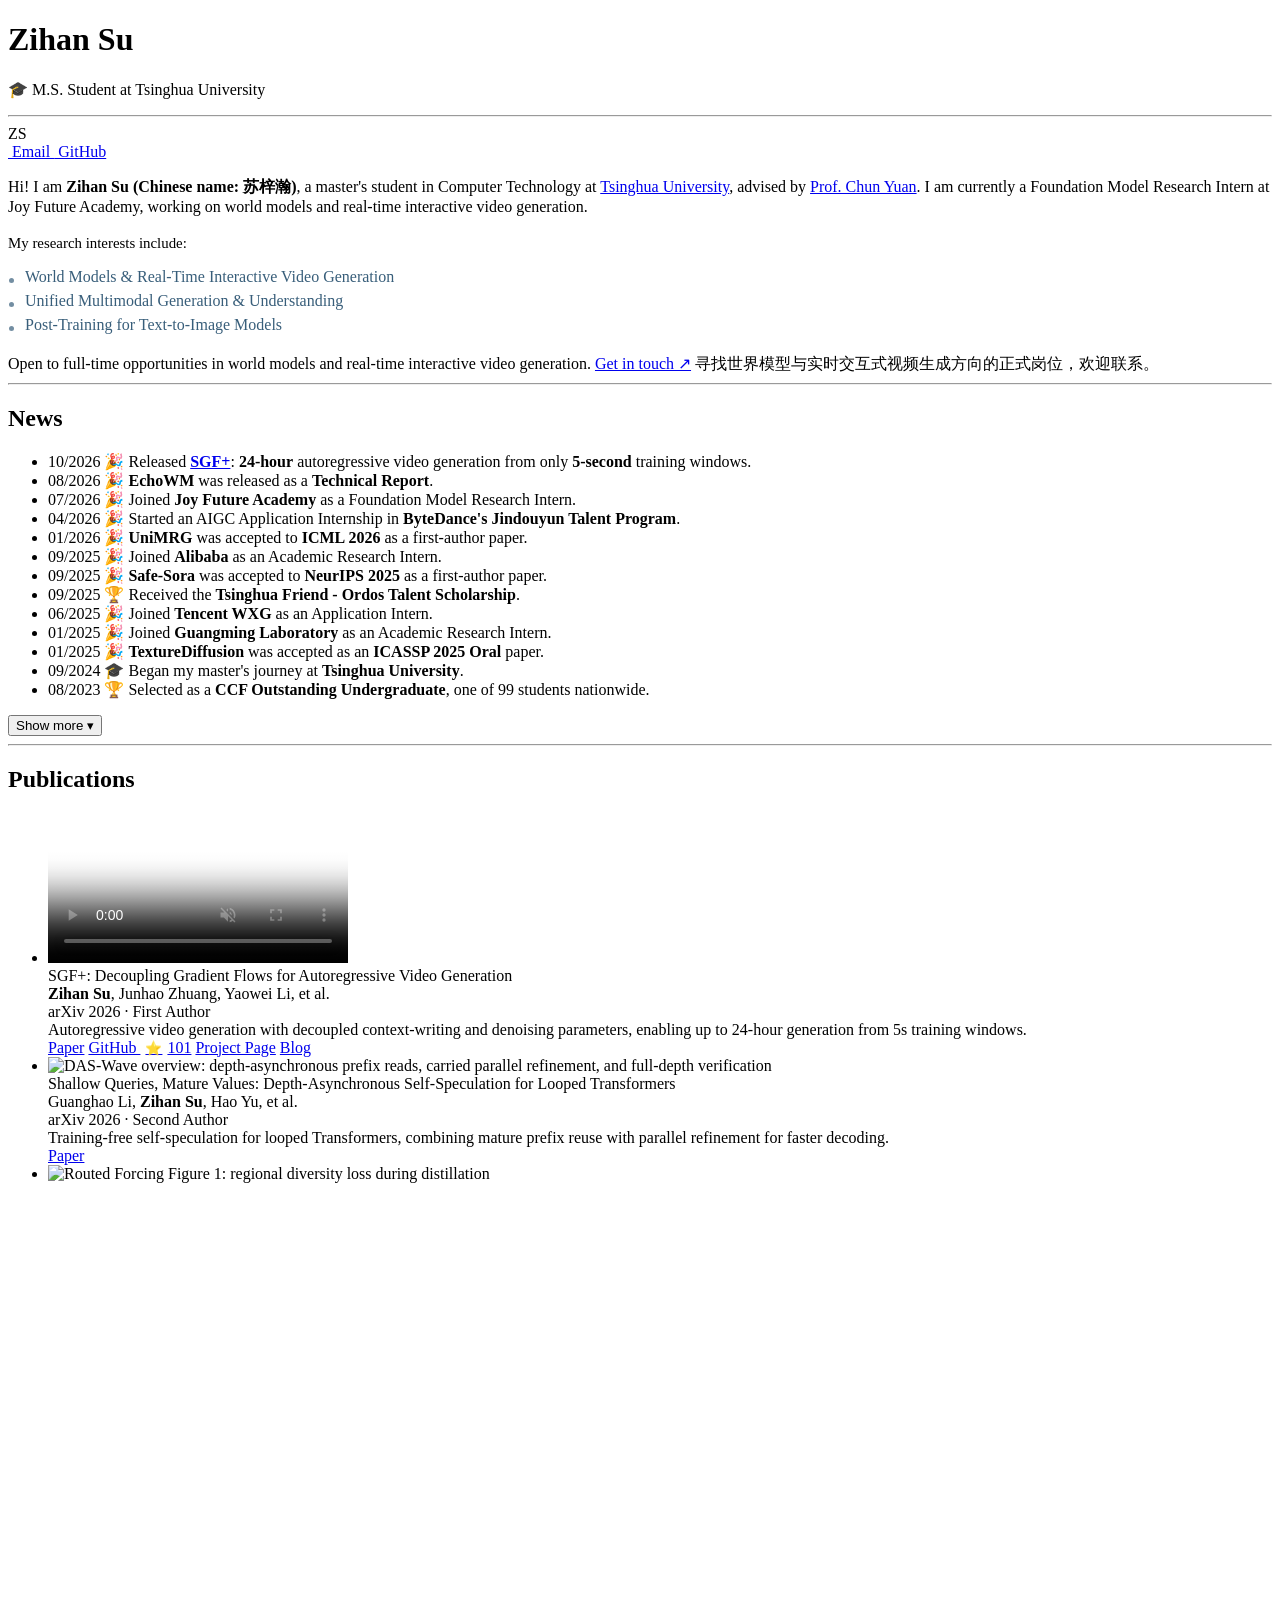
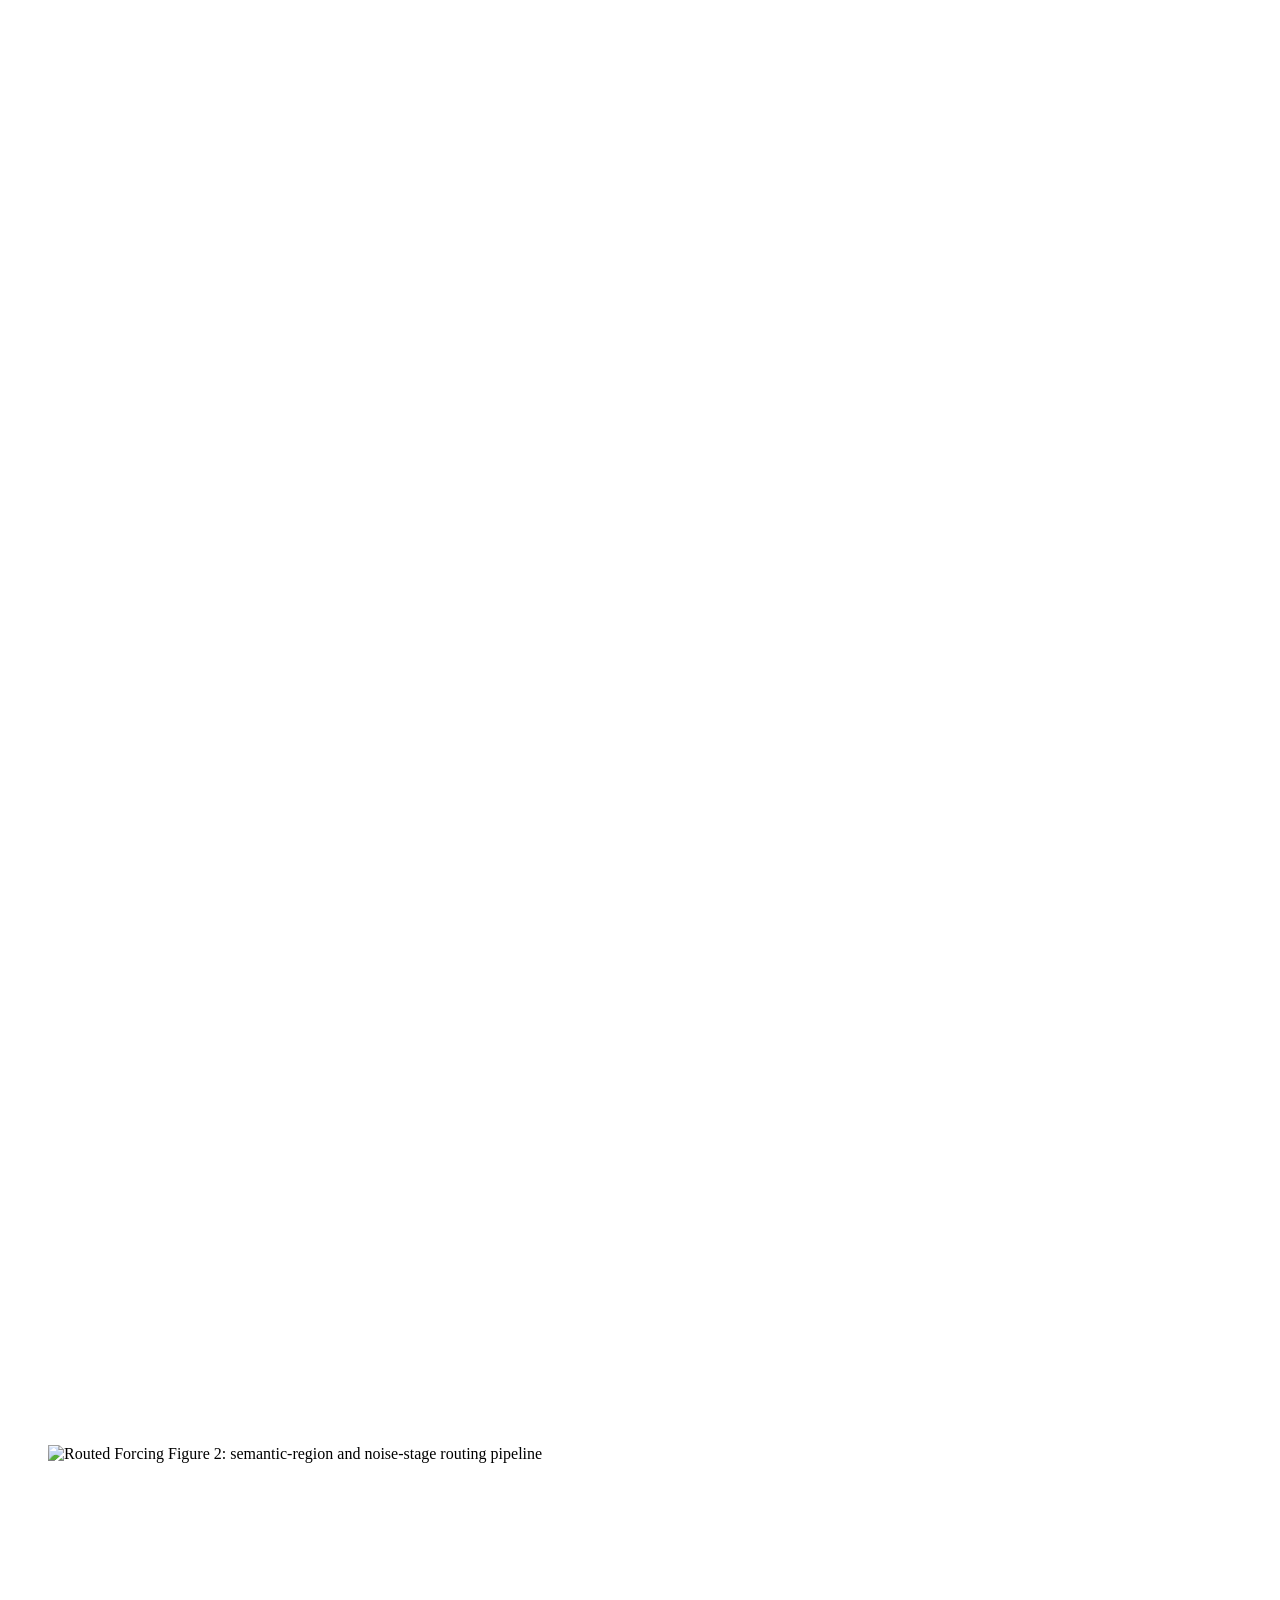
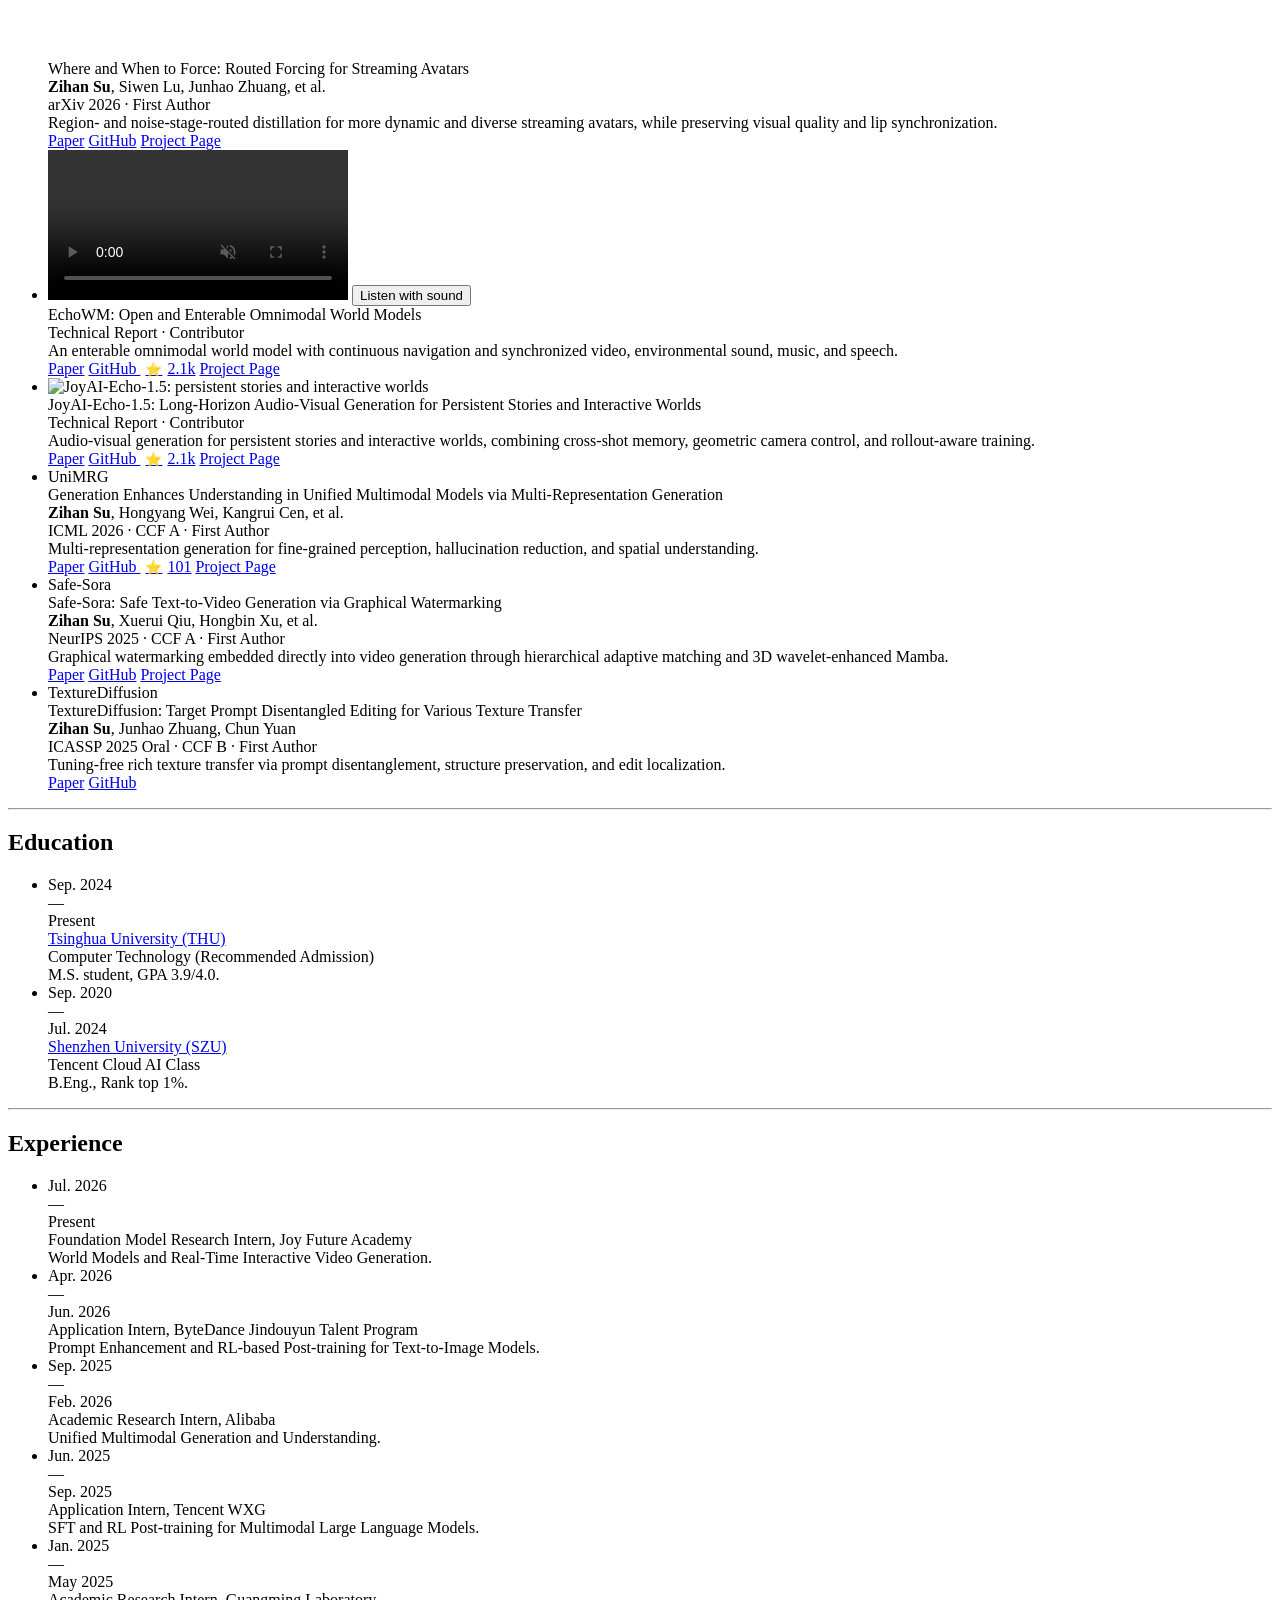
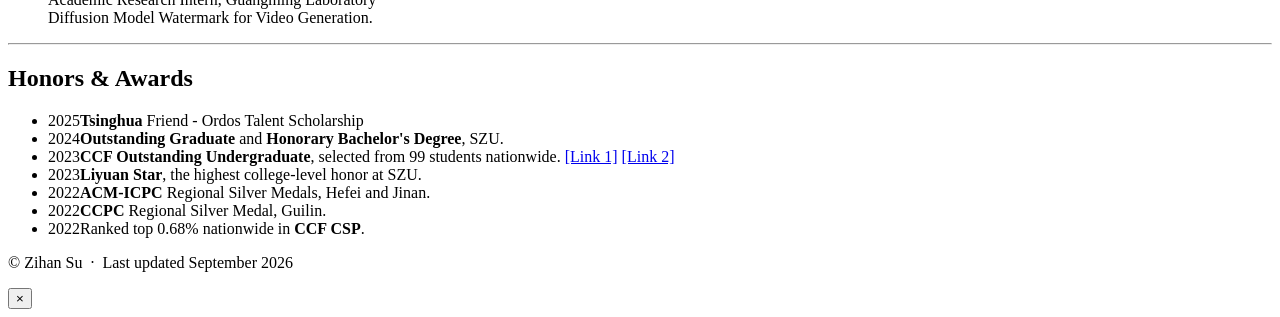
==== index.html @ 61f3965a "Add GoatCounter analytics to homepage and SGF+ blog" ====
<!DOCTYPE html>
<html lang="en">
<head>
  <meta charset="UTF-8" />
  <meta name="viewport" content="width=device-width, initial-scale=1.0" />
  <title>Zihan Su (苏梓瀚)</title>
  <meta name="keywords" content="Zihan Su, 苏梓瀚, Tsinghua University, Shenzhen University, unified multimodal models, multimodal generation, post-training, Safe-Sora, UniMRG, TextureDiffusion">
  <meta name="description" content="Personal academic homepage of Zihan Su, M.S. student at Tsinghua University, working on unified multimodal generation and understanding, safe generative models, and controllable image editing." />
  <link rel="stylesheet" href="style.css" />
  <link rel="stylesheet" href="homepage.css" />
  <style>
.research-interests { margin: 19px 0 20px; }
.research-interests h2 { font-size: .93rem; font-weight: 400; color: var(--text-muted); margin-bottom: 9px; }
.research-interests ul { list-style: none; padding: 0; color: #385e7a; }
.research-interests li { position: relative; padding-left: 17px; }
.research-interests li::before {
  content: "";
  position: absolute;
  left: 1px;
  top: .65em;
  width: 5px;
  height: 5px;
  border-radius: 50%;
  background: currentColor;
  opacity: .7;
}
.research-interests li + li { margin-top: 6px; }
  .bio-section { margin-bottom: 18px; }
  .bio-section + .highlight-box { margin-top: 0; }

.pub-authors .self {
  color: var(--text);
  font-weight: 600;
  text-decoration: none;
}
  </style>
<script data-goatcounter="https://sugewud.goatcounter.com/count" async src="https://gc.zgo.at/count.js"></script>
</head>
<body>
<div class="container">

  <!-- ======================================================
       HEADER
  ====================================================== -->
  <header class="site-header">
    <h1>Zihan Su</h1>
    <p class="tagline">
      <span class="tagline-icon" aria-hidden="true">🎓</span>
      <span>M.S. Student at Tsinghua University</span>
    </p>
  </header>

  <hr class="unseen-section-divider" />

  <!-- ======================================================
       BIO
  ====================================================== -->
  <section class="bio-section" id="about">
    <div class="bio-avatar">
      <img src="assets/zihan-su-photo.jpg" alt="Zihan Su"
           onerror="this.style.display='none'; this.nextElementSibling.style.display='flex'" />
      <div class="avatar-placeholder" style="display:none;">ZS</div>
      <div class="social-links">
        <a class="social-btn" href="mailto:zh-su24@mails.tsinghua.edu.cn">
          <img src="assets/icons/social/email.png" alt="" aria-hidden="true" /> Email
        </a>
        <a class="social-btn" href="https://github.com/Zihan-Su" target="_blank" rel="noopener">
          <img class="round-icon" src="assets/icons/social/github_s.jpg" alt="" aria-hidden="true" /> GitHub
        </a>
      </div>
    </div>
    <div class="bio-text">
      <p>
        Hi! I am <strong>Zihan Su (Chinese name: 苏梓瀚)</strong>, a master's student in Computer Technology at
        <a href="https://www.tsinghua.edu.cn/en/" target="_blank" rel="noopener">Tsinghua University</a>, advised by
        <a href="https://scholar.google.com/citations?user=fYdxi2sAAAAJ&amp;hl=en" target="_blank" rel="noopener">Prof. Chun Yuan</a>.
        I am currently a Foundation Model Research Intern at Joy Future Academy, working on world models and real-time interactive video generation.
      </p>

      <div class="research-interests">
        <h2>My research interests include:</h2>
        <ul>
          <li>World Models &amp; Real-Time Interactive Video Generation</li>
          <li>Unified Multimodal Generation &amp; Understanding</li>
          <li>Post-Training for Text-to-Image Models</li>
        </ul>
      </div>



    </div>
  </section>

      <div class="highlight-box">
        Open to full-time opportunities in world models and real-time interactive video generation.
        <a href="mailto:zh-su24@mails.tsinghua.edu.cn">Get in touch ↗</a>
        <span class="opportunity-cn" lang="zh">寻找世界模型与实时交互式视频生成方向的正式岗位，欢迎联系。</span>
      </div>

  <hr class="unseen-section-divider" />

  <!-- ======================================================
       NEWS
  ====================================================== -->
  <section id="news">
    <h2 class="section-title">News</h2>

    <ul class="news-list" id="news-list">
      <li class="news-item">
        <span class="news-date">10/2026</span>
        <span class="news-content">🎉 Released <a href="https://zihan-su.github.io/self-gradient-forcing-plus"><strong>SGF+</strong></a>: <strong>24-hour</strong> autoregressive video generation from only <strong>5-second</strong> training windows.</span>
      </li>
      <li class="news-item">
        <span class="news-date">08/2026</span>
        <span class="news-content">🎉 <strong>EchoWM</strong> was released as a <strong>Technical Report</strong>.</span>
      </li>
      <li class="news-item">
        <span class="news-date">07/2026</span>
        <span class="news-content">🎉 Joined <strong>Joy Future Academy</strong> as a Foundation Model Research Intern.</span>
      </li>
      <li class="news-item">
        <span class="news-date">04/2026</span>
        <span class="news-content">🎉 Started an AIGC Application Internship in <strong>ByteDance's Jindouyun Talent Program</strong>.</span>
      </li>
      <li class="news-item">
        <span class="news-date">01/2026</span>
        <span class="news-content">🎉 <strong>UniMRG</strong> was accepted to <strong>ICML 2026</strong> as a first-author paper.</span>
      </li>
      <li class="news-item">
        <span class="news-date">09/2025</span>
        <span class="news-content">🎉 Joined <strong>Alibaba</strong> as an Academic Research Intern.</span>
      </li>
      <li class="news-item">
        <span class="news-date">09/2025</span>
        <span class="news-content">🎉 <strong>Safe-Sora</strong> was accepted to <strong>NeurIPS 2025</strong> as a first-author paper.</span>
      </li>
      <li class="news-item news-hidden">
        <span class="news-date">09/2025</span>
        <span class="news-content">🏆 Received the <strong>Tsinghua Friend - Ordos Talent Scholarship</strong>.</span>
      </li>
      <li class="news-item news-hidden">
        <span class="news-date">06/2025</span>
        <span class="news-content">🎉 Joined <strong>Tencent WXG</strong> as an Application Intern.</span>
      </li>
      <li class="news-item news-hidden">
        <span class="news-date">01/2025</span>
        <span class="news-content">🎉 Joined <strong>Guangming Laboratory</strong> as an Academic Research Intern.</span>
      </li>
      <li class="news-item news-hidden">
        <span class="news-date">01/2025</span>
        <span class="news-content">🎉 <strong>TextureDiffusion</strong> was accepted as an <strong>ICASSP 2025 Oral</strong> paper.</span>
      </li>
      <li class="news-item news-hidden">
        <span class="news-date">09/2024</span>
        <span class="news-content">🎓 Began my master's journey at <strong>Tsinghua University</strong>.</span>
      </li>
      <li class="news-item news-hidden">
        <span class="news-date">08/2023</span>
        <span class="news-content">🏆 Selected as a <strong>CCF Outstanding Undergraduate</strong>, one of 99 students nationwide.</span>
      </li>
    </ul>
    <button class="news-toggle" id="news-toggle-btn" onclick="toggleNews()">Show more ▾</button>
  </section>

  <hr class="unseen-section-divider" />

  <!-- ======================================================
       PUBLICATIONS
  ====================================================== -->
  <section id="publications">
    <h2 class="section-title">Publications</h2>

    <ul class="pub-list">
      <li class="pub-item" id="sgf-plus">
        <div class="pub-thumb">
          <div class="pub-demo-frame">
            <video class="pub-demo" autoplay muted playsinline preload="metadata" controls
                   poster="https://zihan-su.github.io/self-gradient-forcing-plus/assets/images/overview-v5-poster.jpg"
                   aria-label="SGF+ video overview">
              <source src="assets/videos/sgf-plus-overview-720p.mp4" type="video/mp4" />
            </video>
          </div>
        </div>
        <div class="pub-body">
          <div class="pub-title">SGF+: Decoupling Gradient Flows for Autoregressive Video Generation</div>
          <div class="pub-authors"><span class="self">Zihan Su</span>, Junhao Zhuang, Yaowei Li, et al.</div>
          <div class="pub-venue"><span class="venue-name">arXiv 2026</span> · First Author</div>
          <div class="pub-award">Autoregressive video generation with decoupled context-writing and denoising parameters, enabling up to 24-hour generation from 5s training windows.</div>
          <div class="pub-links">
            <a class="pub-link" href="https://arxiv.org/abs/2610.10429" target="_blank" rel="noopener">Paper</a>
            <a class="pub-link" href="https://github.com/Zihan-Su/Self_Gradient_Forcing_Plus" target="_blank" rel="noopener" data-github-stars="Zihan-Su/Self_Gradient_Forcing_Plus">GitHub <span style="font-family: Arial, sans-serif; font-size: .85em; line-height: 1; margin: 0 5px" aria-hidden="true">⭐</span><span class="star-count">101</span></a>
            <a class="pub-link" href="https://zihan-su.github.io/self-gradient-forcing-plus/" target="_blank" rel="noopener">Project Page</a>
            <a class="pub-link" href="https://zihan-su.github.io/blog/sgf-plus/en.html" target="_blank" rel="noopener">Blog</a>
          </div>
        </div>
      </li>

      <li class="pub-item" id="das-wave">
        <div class="pub-thumb">
          <img src="assets/figures/das-wave-overview.png"
               alt="DAS-Wave overview: depth-asynchronous prefix reads, carried parallel refinement, and full-depth verification"
               width="1650" height="1000" />
        </div>
        <div class="pub-body">
          <div class="pub-title">Shallow Queries, Mature Values: Depth-Asynchronous Self-Speculation for Looped Transformers</div>
          <div class="pub-authors">Guanghao Li, <span class="self">Zihan Su</span>, Hao Yu, et al.</div>
          <div class="pub-venue"><span class="venue-name">arXiv 2026</span> · Second Author</div>
          <div class="pub-award">Training-free self-speculation for looped Transformers, combining mature prefix reuse with parallel refinement for faster decoding.</div>
          <div class="pub-links">
            <a class="pub-link" href="https://arxiv.org/abs/2609.34538" target="_blank" rel="noopener">Paper</a>
          </div>
        </div>
      </li>

      <li class="pub-item">
        <div class="pub-thumb" style="display: grid; gap: 10px;">
          <img src="assets/figures/routed-forcing-figure1-hd.png"
               alt="Routed Forcing Figure 1: regional diversity loss during distillation"
               width="4800" height="1870" />
          <img src="assets/figures/routed-forcing-pipeline.svg"
               alt="Routed Forcing Figure 2: semantic-region and noise-stage routing pipeline"
               width="729" height="215" />
        </div>
        <div class="pub-body">
          <div class="pub-title">Where and When to Force: Routed Forcing for Streaming Avatars</div>
          <div class="pub-authors"><span class="self">Zihan Su</span>, Siwen Lu, Junhao Zhuang, et al.</div>
          <div class="pub-venue"><span class="venue-name">arXiv 2026</span> · First Author</div>
          <div class="pub-award">Region- and noise-stage-routed distillation for more dynamic and diverse streaming avatars, while preserving visual quality and lip synchronization.</div>
          <div class="pub-links">
            <a class="pub-link" href="https://arxiv.org/abs/2609.30963" target="_blank" rel="noopener">Paper</a>
            <a class="pub-link" href="https://github.com/Zihan-Su/Routed-Forcing" target="_blank" rel="noopener">GitHub</a>
            <a class="pub-link" href="routed-forcing/" target="_blank" rel="noopener">Project Page</a>
          </div>
        </div>
      </li>

      <li class="pub-item">
        <div class="pub-thumb">
          <div class="pub-demo-frame">
            <video class="pub-demo" autoplay muted loop playsinline preload="metadata" controls
                   aria-label="EchoWM demo">
              <source src="https://mayanwen.bj.bcebos.com/datatransfer/echo15-page-assets-20260824/videos/wm/assets/optimized/featured/viewpoint/forbidden_city.mp4" type="video/mp4" />
            </video>
            <button class="pub-demo-sound" type="button"
                    onclick="const video=this.previousElementSibling; video.muted=!video.muted; video.play(); this.textContent=video.muted?'Listen with sound':'Mute sound';">Listen with sound</button>
          </div>
        </div>
        <div class="pub-body">
          <div class="pub-title">EchoWM: Open and Enterable Omnimodal World Models</div>
          <div class="pub-venue pub-venue-bold">Technical Report · Contributor</div>
          <div class="pub-award">An enterable omnimodal world model with continuous navigation and synchronized video, environmental sound, music, and speech.</div>
          <div class="pub-links">
            <a class="pub-link" href="https://echo-team-joy-future-academy-jd.github.io/Echo-1.5-Page/Doc/Echo_WM.pdf" target="_blank" rel="noopener">Paper</a>
            <a class="pub-link" href="https://github.com/jd-opensource/JoyAI-Echo" target="_blank" rel="noopener" data-github-stars="jd-opensource/JoyAI-Echo">GitHub <span style="font-family: Arial, sans-serif; font-size: .85em; line-height: 1; margin: 0 5px" aria-hidden="true">⭐</span><span class="star-count">2.1k</span></a>
            <a class="pub-link" href="https://echo-team-joy-future-academy-jd.github.io/Echo-1.5-Page/wm/" target="_blank" rel="noopener">Project Page</a>
          </div>
        </div>
      </li>

      <li class="pub-item">
        <div class="pub-thumb">
          <img src="assets/figures/joyai-echo-1.5-teaser.jpg" alt="JoyAI-Echo-1.5: persistent stories and interactive worlds" />
        </div>
        <div class="pub-body">
          <div class="pub-title">JoyAI-Echo-1.5: Long-Horizon Audio-Visual Generation for Persistent Stories and Interactive Worlds</div>
          <div class="pub-venue pub-venue-bold">Technical Report · Contributor</div>
          <div class="pub-award">Audio-visual generation for persistent stories and interactive worlds, combining cross-shot memory, geometric camera control, and rollout-aware training.</div>
          <div class="pub-links">
            <a class="pub-link" href="https://arxiv.org/abs/2608.23383" target="_blank" rel="noopener">Paper</a>
            <a class="pub-link" href="https://github.com/jd-opensource/JoyAI-Echo" target="_blank" rel="noopener" data-github-stars="jd-opensource/JoyAI-Echo">GitHub <span style="font-family: Arial, sans-serif; font-size: .85em; line-height: 1; margin: 0 5px" aria-hidden="true">⭐</span><span class="star-count">2.1k</span></a>
            <a class="pub-link" href="https://echo-team-joy-future-academy-jd.github.io/Echo-1.5-Page/" target="_blank" rel="noopener">Project Page</a>
          </div>
        </div>
      </li>

      <li class="pub-item">
        <div class="pub-thumb">
          <img src="assets/figures/pub-01-motivation.webp" alt="UniMRG"
               onerror="this.outerHTML='<div class=pub-thumb-placeholder>UniMRG</div>'" />
        </div>
        <div class="pub-body">
          <div class="pub-title">Generation Enhances Understanding in Unified Multimodal Models via Multi-Representation Generation</div>
          <div class="pub-authors"><span class="self">Zihan Su</span>, Hongyang Wei, Kangrui Cen, et al.</div>
          <div class="pub-venue"><span class="venue-name">ICML 2026</span> · CCF A · First Author</div>
          <div class="pub-award">Multi-representation generation for fine-grained perception, hallucination reduction, and spatial understanding.</div>
          <div class="pub-links">
            <a class="pub-link" href="https://arxiv.org/abs/2601.21406" target="_blank" rel="noopener">Paper</a>
            <a class="pub-link" href="https://github.com/Zihan-Su/UniMRG" target="_blank" rel="noopener" data-github-stars="Zihan-Su/UniMRG">GitHub <span style="font-family: Arial, sans-serif; font-size: .85em; line-height: 1; margin: 0 5px" aria-hidden="true">⭐</span><span class="star-count">101</span></a>
            <a class="pub-link" href="https://zihan-su.github.io/UniMRG-Project/" target="_blank" rel="noopener">Project Page</a>
          </div>
        </div>
      </li>

      <li class="pub-item">
        <div class="pub-thumb">
          <img src="assets/figures/pub-02-pipeline.webp" alt="Safe-Sora"
               onerror="this.outerHTML='<div class=pub-thumb-placeholder>Safe-Sora</div>'" />
        </div>
        <div class="pub-body">
          <div class="pub-title">Safe-Sora: Safe Text-to-Video Generation via Graphical Watermarking</div>
          <div class="pub-authors"><span class="self">Zihan Su</span>, Xuerui Qiu, Hongbin Xu, et al.</div>
          <div class="pub-venue"><span class="venue-name">NeurIPS 2025</span> · CCF A · First Author</div>
          <div class="pub-award">Graphical watermarking embedded directly into video generation through hierarchical adaptive matching and 3D wavelet-enhanced Mamba.</div>
          <div class="pub-links">
            <a class="pub-link" href="https://arxiv.org/abs/2505.12667" target="_blank" rel="noopener">Paper</a>
            <a class="pub-link" href="https://github.com/Zihan-Su/Safe-Sora" target="_blank" rel="noopener">GitHub</a>
            <a class="pub-link" href="https://zihan-su.github.io/Safe-Sora-project/" target="_blank" rel="noopener">Project Page</a>
          </div>
        </div>
      </li>

      <li class="pub-item">
        <div class="pub-thumb">
          <img src="assets/figures/pub-03-pipeline.webp" alt="TextureDiffusion"
               onerror="this.outerHTML='<div class=pub-thumb-placeholder>TextureDiffusion</div>'" />
        </div>
        <div class="pub-body">
          <div class="pub-title">TextureDiffusion: Target Prompt Disentangled Editing for Various Texture Transfer</div>
          <div class="pub-authors"><span class="self">Zihan Su</span>, Junhao Zhuang, Chun Yuan</div>
          <div class="pub-venue"><span class="venue-name">ICASSP 2025 Oral</span> · CCF B · First Author</div>
          <div class="pub-award">Tuning-free rich texture transfer via prompt disentanglement, structure preservation, and edit localization.</div>
          <div class="pub-links">
            <a class="pub-link" href="https://arxiv.org/abs/2409.09610" target="_blank" rel="noopener">Paper</a>
            <a class="pub-link" href="https://github.com/THU-CVML/TextureDiffusion" target="_blank" rel="noopener">GitHub</a>
          </div>
        </div>
      </li>
    </ul>
  </section>

  <hr class="unseen-section-divider" />

  <!-- ======================================================
       EDUCATION
  ====================================================== -->
  <section id="education">
    <h2 class="section-title">Education</h2>
    <ul class="edu-list">
      <li class="edu-item">
        <div class="edu-years">Sep. 2024<br/>—<br/>Present</div>
        <img class="edu-logo edu-logo-wide" src="assets/logos/tsinghua-transparent.png" alt="Tsinghua University"
             onerror="this.style.display='none'" />
        <div class="edu-content">
          <div class="school">
            <a href="https://www.tsinghua.edu.cn/en/" target="_blank" rel="noopener">Tsinghua University (THU)</a>
          </div>
          <div class="dept">Computer Technology (Recommended Admission)</div>
          <div class="degree">M.S. student, GPA 3.9/4.0.</div>
        </div>
      </li>
      <li class="edu-item">
        <div class="edu-years">Sep. 2020<br/>—<br/>Jul. 2024</div>
        <img class="edu-logo" src="assets/logos/szu.png" alt="Shenzhen University"
             onerror="this.style.display='none'" />
        <div class="edu-content">
          <div class="school">
            <a href="https://www.szu.edu.cn/" target="_blank" rel="noopener">Shenzhen University (SZU)</a>
          </div>
          <div class="dept">Tencent Cloud AI Class</div>
          <div class="degree">B.Eng., Rank top 1%.</div>
        </div>
      </li>
    </ul>
  </section>

  <hr class="unseen-section-divider" />

  <!-- ======================================================
       RESEARCH EXPERIENCE
  ====================================================== -->
  <section id="experience">
    <h2 class="section-title">Experience</h2>
    <ul class="exp-list">
      <li class="exp-item">
        <div class="exp-period">Jul. 2026<br/>—<br/>Present</div>
        <img class="exp-logo" src="assets/logos/JD-Logo.png" alt="ByteDance"
             onerror="this.style.display='none'" />
        <div class="exp-content">
          <div class="org">Foundation Model Research Intern, Joy Future Academy</div>
          <div class="role">World Models and Real-Time Interactive Video Generation.</div>
        </div>
      </li>
      <li class="exp-item">
        <div class="exp-period">Apr. 2026<br/>—<br/>Jun. 2026</div>
        <img class="exp-logo" src="assets/logos/bytedance.svg" alt="ByteDance"
             onerror="this.style.display='none'" />
        <div class="exp-content">
          <div class="org">Application Intern, ByteDance Jindouyun Talent Program</div>
          <div class="role">Prompt Enhancement and RL-based Post-training for Text-to-Image Models.</div>
        </div>
      </li>
      <li class="exp-item">
        <div class="exp-period">Sep. 2025<br/>—<br/>Feb. 2026</div>
        <img class="exp-logo exp-logo-large" src="assets/logos/alibaba-trimmed.png" alt="Alibaba"
             onerror="this.style.display='none'" />
        <div class="exp-content">
          <div class="org">Academic Research Intern, Alibaba</div>
          <div class="role">Unified Multimodal Generation and Understanding.</div>
        </div>
      </li>
      <li class="exp-item">
        <div class="exp-period">Jun. 2025<br/>—<br/>Sep. 2025</div>
        <img class="exp-logo" src="assets/logos/tencent-wxg.svg" alt="Tencent WXG"
             onerror="this.style.display='none'" />
        <div class="exp-content">
          <div class="org">Application Intern, Tencent WXG</div>
          <div class="role">SFT and RL Post-training for Multimodal Large Language Models.</div>
        </div>
      </li>
      <li class="exp-item">
        <div class="exp-period">Jan. 2025<br/>—<br/>May 2025</div>
        <img class="exp-logo" src="assets/logos/guangming.png" alt="ByteDance"
             onerror="this.style.display='none'" />
        <div class="exp-content">
          <div class="org">Academic Research Intern, Guangming Laboratory</div>
          <div class="role">Diffusion Model Watermark for Video Generation.</div>
        </div>
      </li>
    </ul>
  </section>

  <hr class="unseen-section-divider" />

  <!-- ======================================================
       HONORS & AWARDS
  ====================================================== -->
  <section id="honors">
    <h2 class="section-title">Honors &amp; Awards</h2>

    <ul class="honors-other" id="honors-other-list">
      <li><span class="h-year">2025</span><span><strong>Tsinghua</strong> Friend - Ordos Talent Scholarship</span></li>
      <li><span class="h-year">2024</span><span><strong>Outstanding Graduate</strong> and <strong>Honorary Bachelor's Degree</strong>, SZU.</span></li>
      <li><span class="h-year">2023</span><span><strong>CCF Outstanding Undergraduate</strong>, selected from 99 students nationwide. <a href="https://www.ccf.org.cn/Awards/Awards/2023-08-26/794973.shtml" target="_blank" rel="noopener">[Link 1]</a> <a href="https://www.ccf.org.cn/Focus/2023-11-01/796794.shtml" target="_blank" rel="noopener">[Link 2]</a></span></li>
      <li><span class="h-year">2023</span><span><strong>Liyuan Star</strong>, the highest college-level honor at SZU.</span></li>
      <li><span class="h-year">2022</span><span><strong>ACM-ICPC</strong> Regional Silver Medals, Hefei and Jinan.</span></li>
      <li><span class="h-year">2022</span><span><strong>CCPC</strong> Regional Silver Medal, Guilin.</span></li>
      <li><span class="h-year">2022</span><span>Ranked top 0.68% nationwide in <strong>CCF CSP</strong>.</span></li>
    </ul>
  </section>

  <!-- ======================================================
       FOOTER
  ====================================================== -->
  <footer class="site-footer">
    <p>© Zihan Su &nbsp;·&nbsp; Last updated September 2026</p>
  </footer>

</div>

  <script>
    const githubStarLinks = new Map();
    document.querySelectorAll('[data-github-stars]').forEach(link => {
      const repo = link.dataset.githubStars;
      if (!githubStarLinks.has(repo)) githubStarLinks.set(repo, []);
      githubStarLinks.get(repo).push(link);
    });

    githubStarLinks.forEach(async (links, repo) => {
      const cacheKey = `github-stars:${repo}`;
      const showCount = count => {
        const text = count >= 1000
          ? `${(count / 1000).toFixed(1).replace(/\.0$/, '')}k`
          : String(count);
        links.forEach(link => { link.querySelector('.star-count').textContent = text; });
      };
      try {
        const cached = localStorage.getItem(cacheKey);
        const count = Number(cached);
        if (cached !== null && Number.isInteger(count) && count >= 0) showCount(count);
      } catch (_) {
        // Storage may be unavailable; still request the current count.
      }

      for (let attempt = 0; attempt < 3; attempt++) {
        if (attempt > 0) await new Promise(resolve => setTimeout(resolve, attempt * 2000));
        const controller = new AbortController();
        const timeout = setTimeout(() => controller.abort(), 8000);
        try {
          const response = await fetch(`https://api.github.com/repos/${repo}`, {
            cache: 'no-cache',
            signal: controller.signal
          });
          if (!response.ok) throw new Error(`GitHub HTTP ${response.status}`);
          const data = await response.json();
          const count = data.stargazers_count;
          if (!Number.isInteger(count) || count < 0) throw new Error('Invalid star count');
          showCount(count);
          try {
            localStorage.setItem(cacheKey, String(count));
          } catch (_) {
            // A storage failure must not discard a successful response.
          }
          return;
        } catch (_) {
          // Keep the last successful count while retrying or when offline.
        } finally {
          clearTimeout(timeout);
        }
      }
    });

    function toggleNews() {
      const hiddenItems = document.querySelectorAll('.news-hidden');
      const btn = document.getElementById('news-toggle-btn');
      const isHidden = hiddenItems[0] && getComputedStyle(hiddenItems[0]).display === 'none';
      hiddenItems.forEach(item => { item.style.display = isHidden ? 'grid' : 'none'; });
      btn.textContent = isHidden ? 'Show less ▴' : 'Show more ▾';
    }

    const lightbox = document.createElement('div');
    lightbox.className = 'image-lightbox';
    lightbox.innerHTML = `
      <button class="image-lightbox-close" type="button" aria-label="Close enlarged image">×</button>
      <img alt="" />
    `;
    document.body.appendChild(lightbox);

    const lightboxImg = lightbox.querySelector('img');
    const lightboxClose = lightbox.querySelector('.image-lightbox-close');

    function closeLightbox() {
      lightbox.classList.remove('is-open');
      lightboxImg.removeAttribute('src');
      lightboxImg.removeAttribute('alt');
    }

    document.querySelectorAll('.pub-thumb img').forEach(img => {
      img.setAttribute('tabindex', '0');
      img.setAttribute('role', 'button');
      img.setAttribute('aria-label', `Enlarge ${img.alt || 'publication image'}`);

      function openLightbox() {
        lightboxImg.src = img.currentSrc || img.src;
        lightboxImg.alt = img.alt || 'Publication image';
        lightbox.classList.add('is-open');
      }

      img.addEventListener('click', openLightbox);
      img.addEventListener('keydown', event => {
        if (event.key === 'Enter' || event.key === ' ') {
          event.preventDefault();
          openLightbox();
        }
      });
    });

    lightbox.addEventListener('click', event => {
      if (event.target === lightbox) closeLightbox();
    });
    lightboxClose.addEventListener('click', closeLightbox);
    document.addEventListener('keydown', event => {
      if (event.key === 'Escape' && lightbox.classList.contains('is-open')) closeLightbox();
    });
  </script>
</body>
</html>
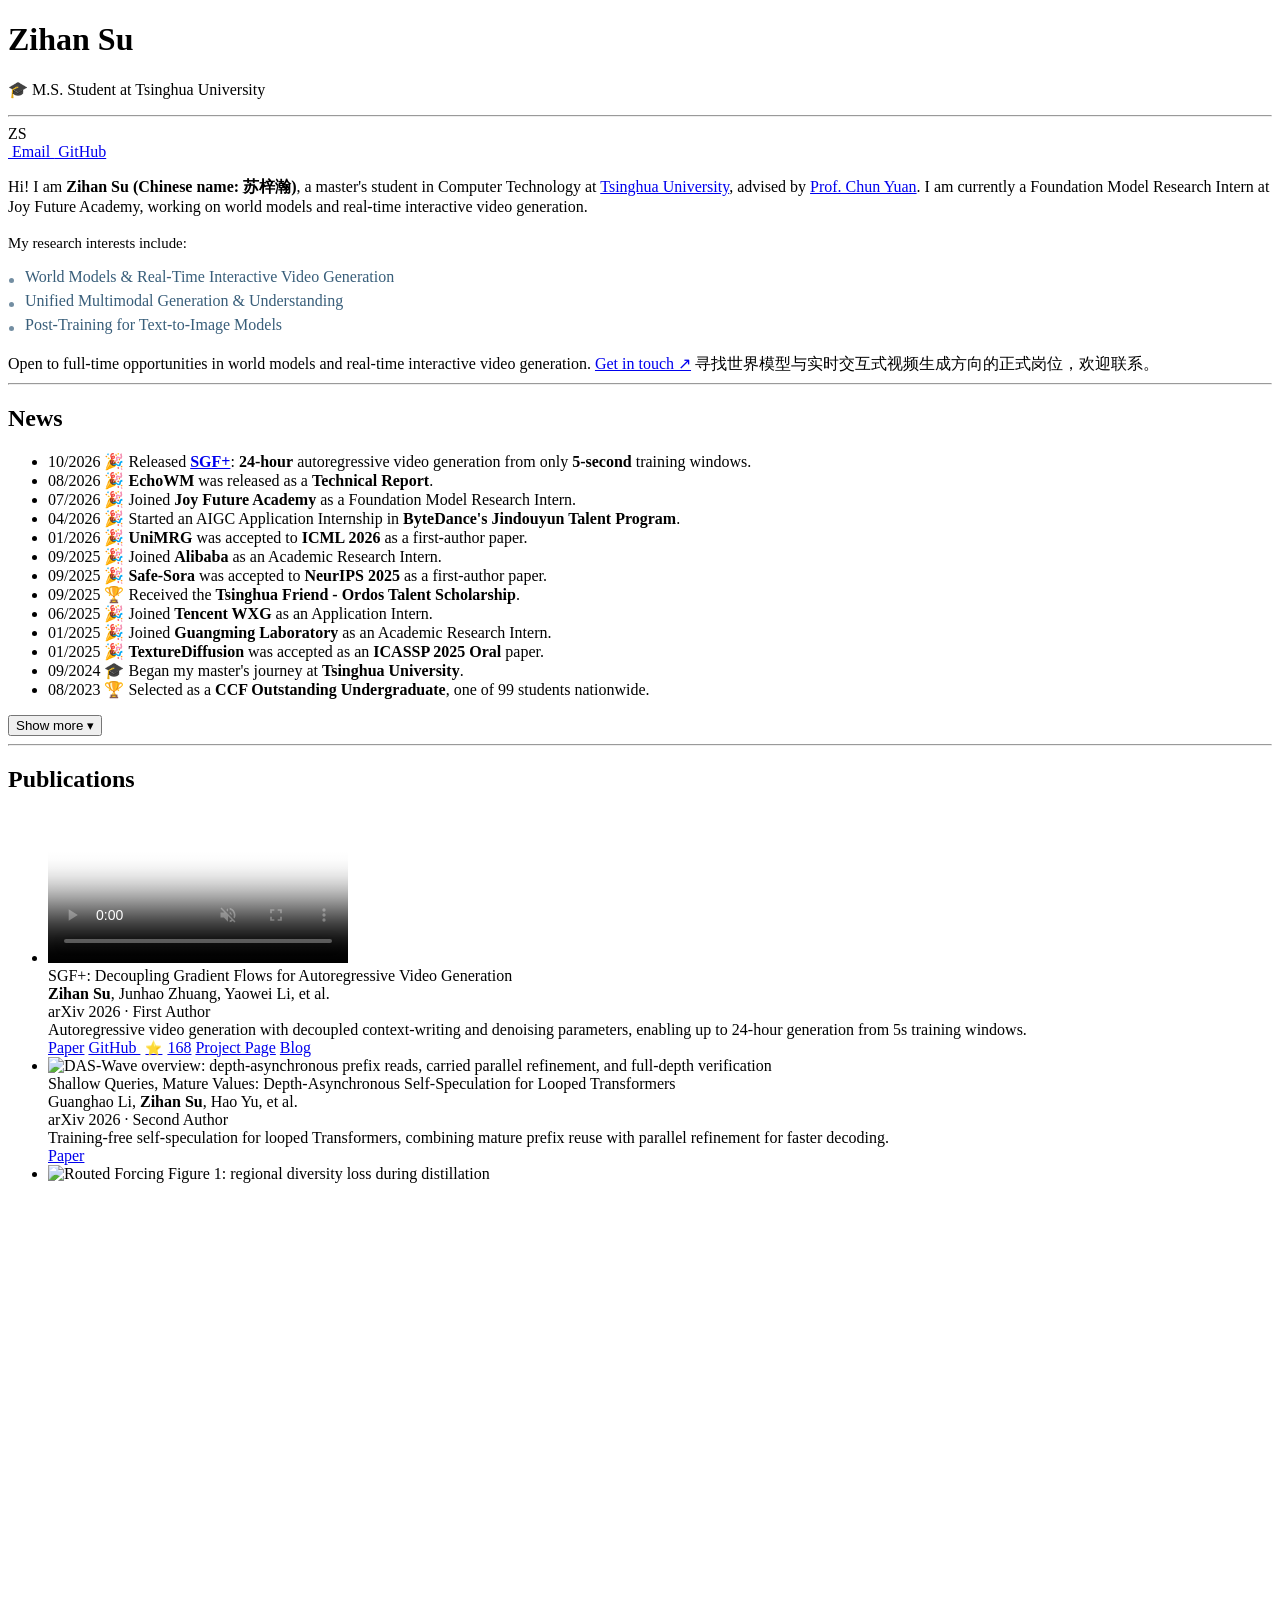
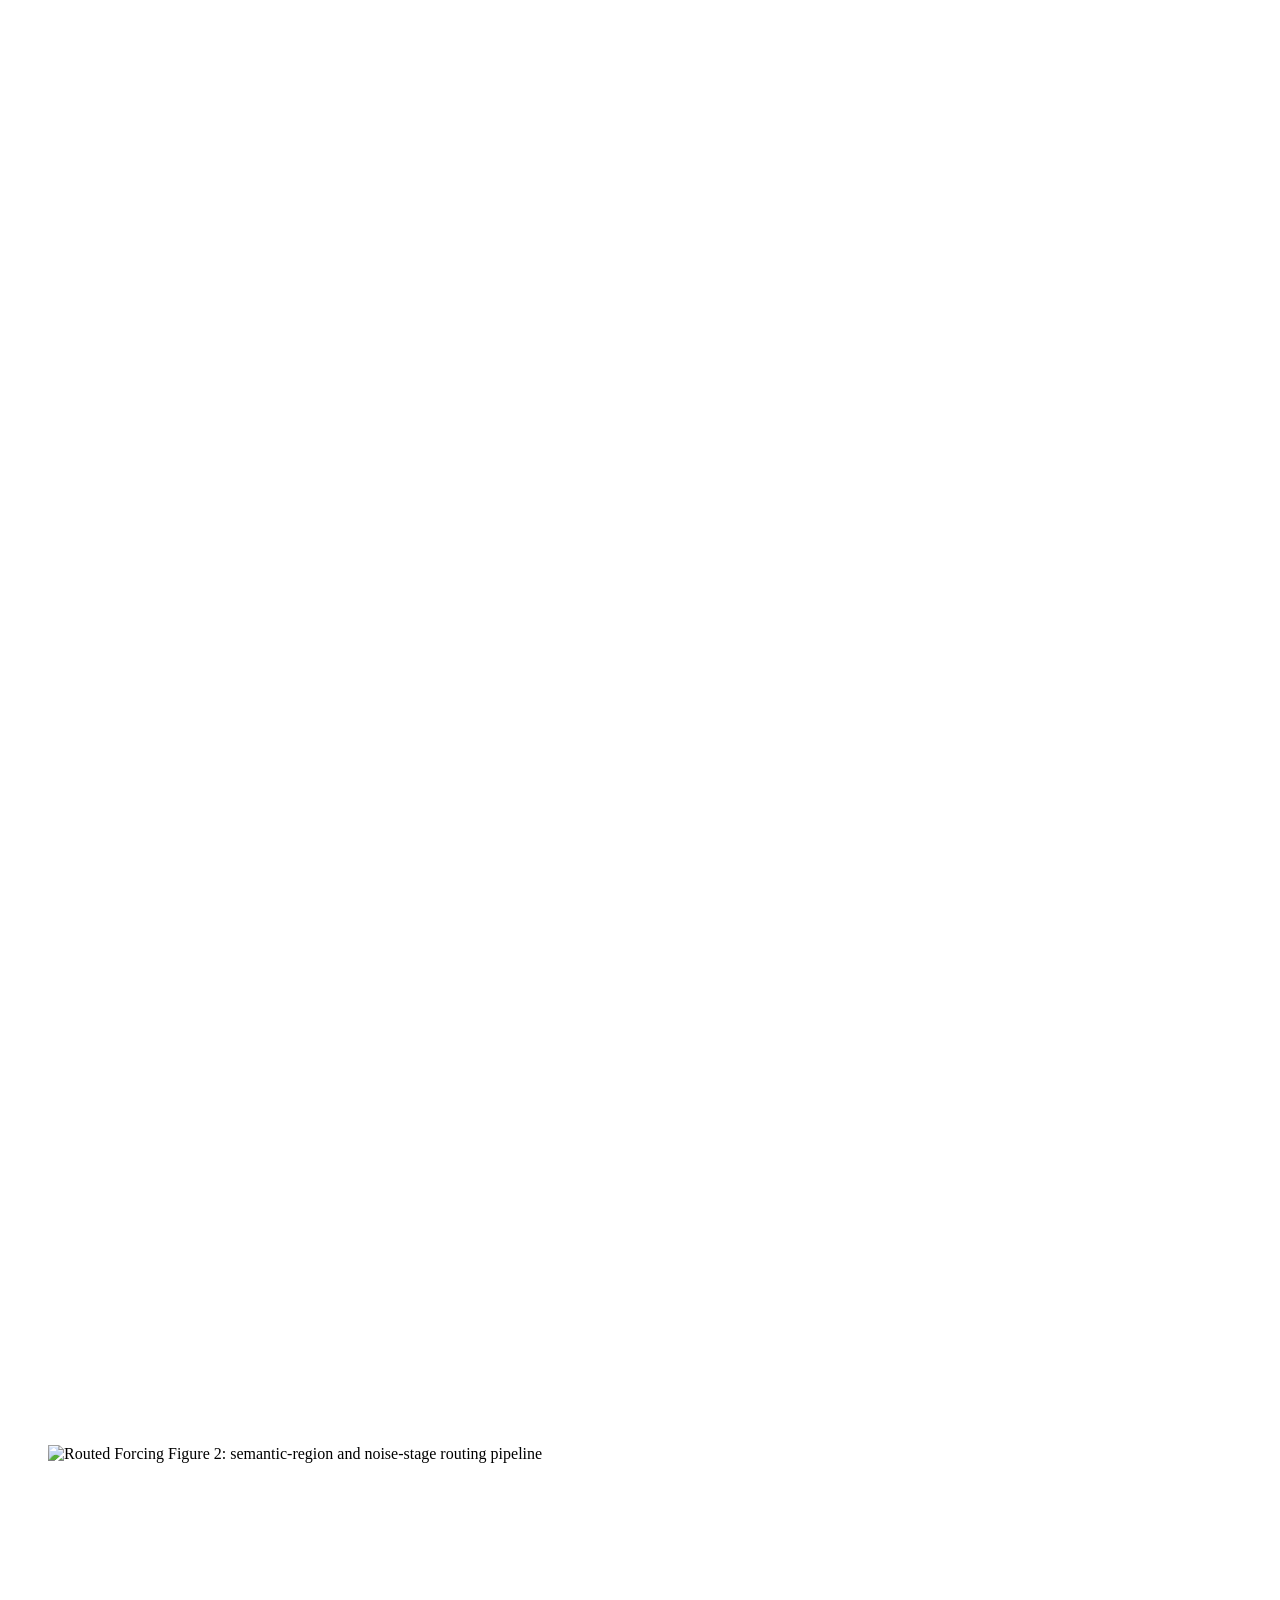
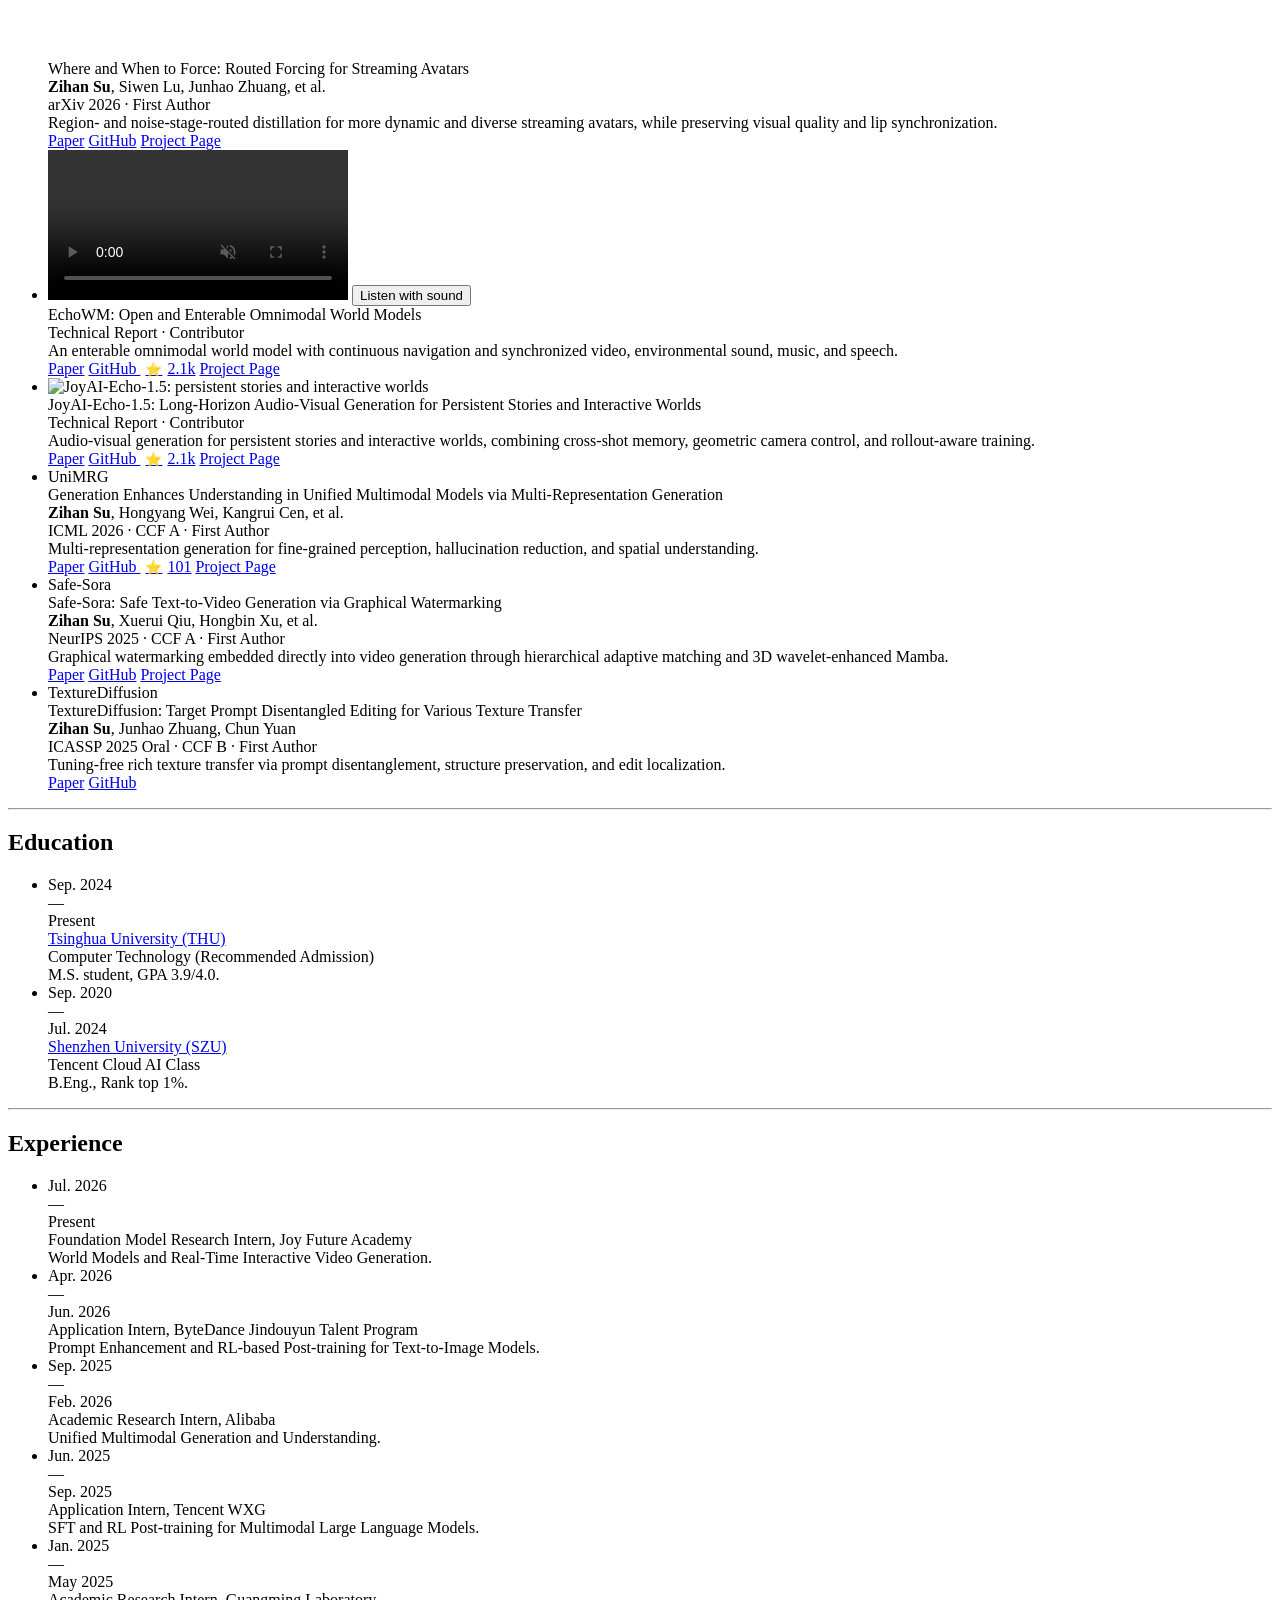
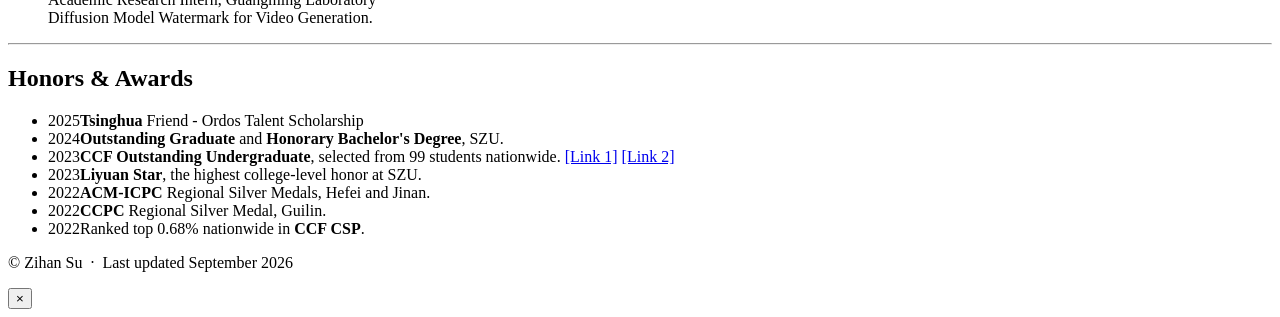
==== commit 3b2a1a84: "Fetch star counts from shields.io instead of the GitHub API The unauthenticated GitHub API allows 60" ====
--- a/index.html
+++ b/index.html
@@ -188,7 +188,7 @@
           <div class="pub-award">Autoregressive video generation with decoupled context-writing and denoising parameters, enabling up to 24-hour generation from 5s training windows.</div>
           <div class="pub-links">
             <a class="pub-link" href="https://arxiv.org/abs/2610.10429" target="_blank" rel="noopener">Paper</a>
-            <a class="pub-link" href="https://github.com/Zihan-Su/Self_Gradient_Forcing_Plus" target="_blank" rel="noopener" data-github-stars="Zihan-Su/Self_Gradient_Forcing_Plus">GitHub <span style="font-family: Arial, sans-serif; font-size: .85em; line-height: 1; margin: 0 5px" aria-hidden="true">⭐</span><span class="star-count">101</span></a>
+            <a class="pub-link" href="https://github.com/Zihan-Su/Self_Gradient_Forcing_Plus" target="_blank" rel="noopener" data-github-stars="Zihan-Su/Self_Gradient_Forcing_Plus">GitHub <span style="font-family: Arial, sans-serif; font-size: .85em; line-height: 1; margin: 0 5px" aria-hidden="true">⭐</span><span class="star-count">168</span></a>
             <a class="pub-link" href="https://zihan-su.github.io/self-gradient-forcing-plus/" target="_blank" rel="noopener">Project Page</a>
             <a class="pub-link" href="https://zihan-su.github.io/blog/sgf-plus/en.html" target="_blank" rel="noopener">Blog</a>
           </div>
@@ -457,16 +457,15 @@
 
     githubStarLinks.forEach(async (links, repo) => {
       const cacheKey = `github-stars:${repo}`;
-      const showCount = count => {
-        const text = count >= 1000
-          ? `${(count / 1000).toFixed(1).replace(/\.0$/, '')}k`
-          : String(count);
+      const showCount = text => {
         links.forEach(link => { link.querySelector('.star-count').textContent = text; });
       };
+      // Shields.io returns a pre-formatted count such as "168" or "2.1k", and
+      // reports failures as HTTP 200 with a message like "repo not found".
+      const isCount = value => typeof value === 'string' && /^\d+(\.\d+)?k?$/.test(value);
       try {
         const cached = localStorage.getItem(cacheKey);
-        const count = Number(cached);
-        if (cached !== null && Number.isInteger(count) && count >= 0) showCount(count);
+        if (isCount(cached)) showCount(cached);
       } catch (_) {
         // Storage may be unavailable; still request the current count.
       }
@@ -476,17 +475,16 @@
         const controller = new AbortController();
         const timeout = setTimeout(() => controller.abort(), 8000);
         try {
-          const response = await fetch(`https://api.github.com/repos/${repo}`, {
+          const response = await fetch(`https://img.shields.io/github/stars/${repo}.json`, {
             cache: 'no-cache',
             signal: controller.signal
           });
-          if (!response.ok) throw new Error(`GitHub HTTP ${response.status}`);
-          const data = await response.json();
-          const count = data.stargazers_count;
-          if (!Number.isInteger(count) || count < 0) throw new Error('Invalid star count');
+          if (!response.ok) throw new Error(`Shields HTTP ${response.status}`);
+          const count = (await response.json()).value;
+          if (!isCount(count)) throw new Error(`Invalid star count: ${count}`);
           showCount(count);
           try {
-            localStorage.setItem(cacheKey, String(count));
+            localStorage.setItem(cacheKey, count);
           } catch (_) {
             // A storage failure must not discard a successful response.
           }
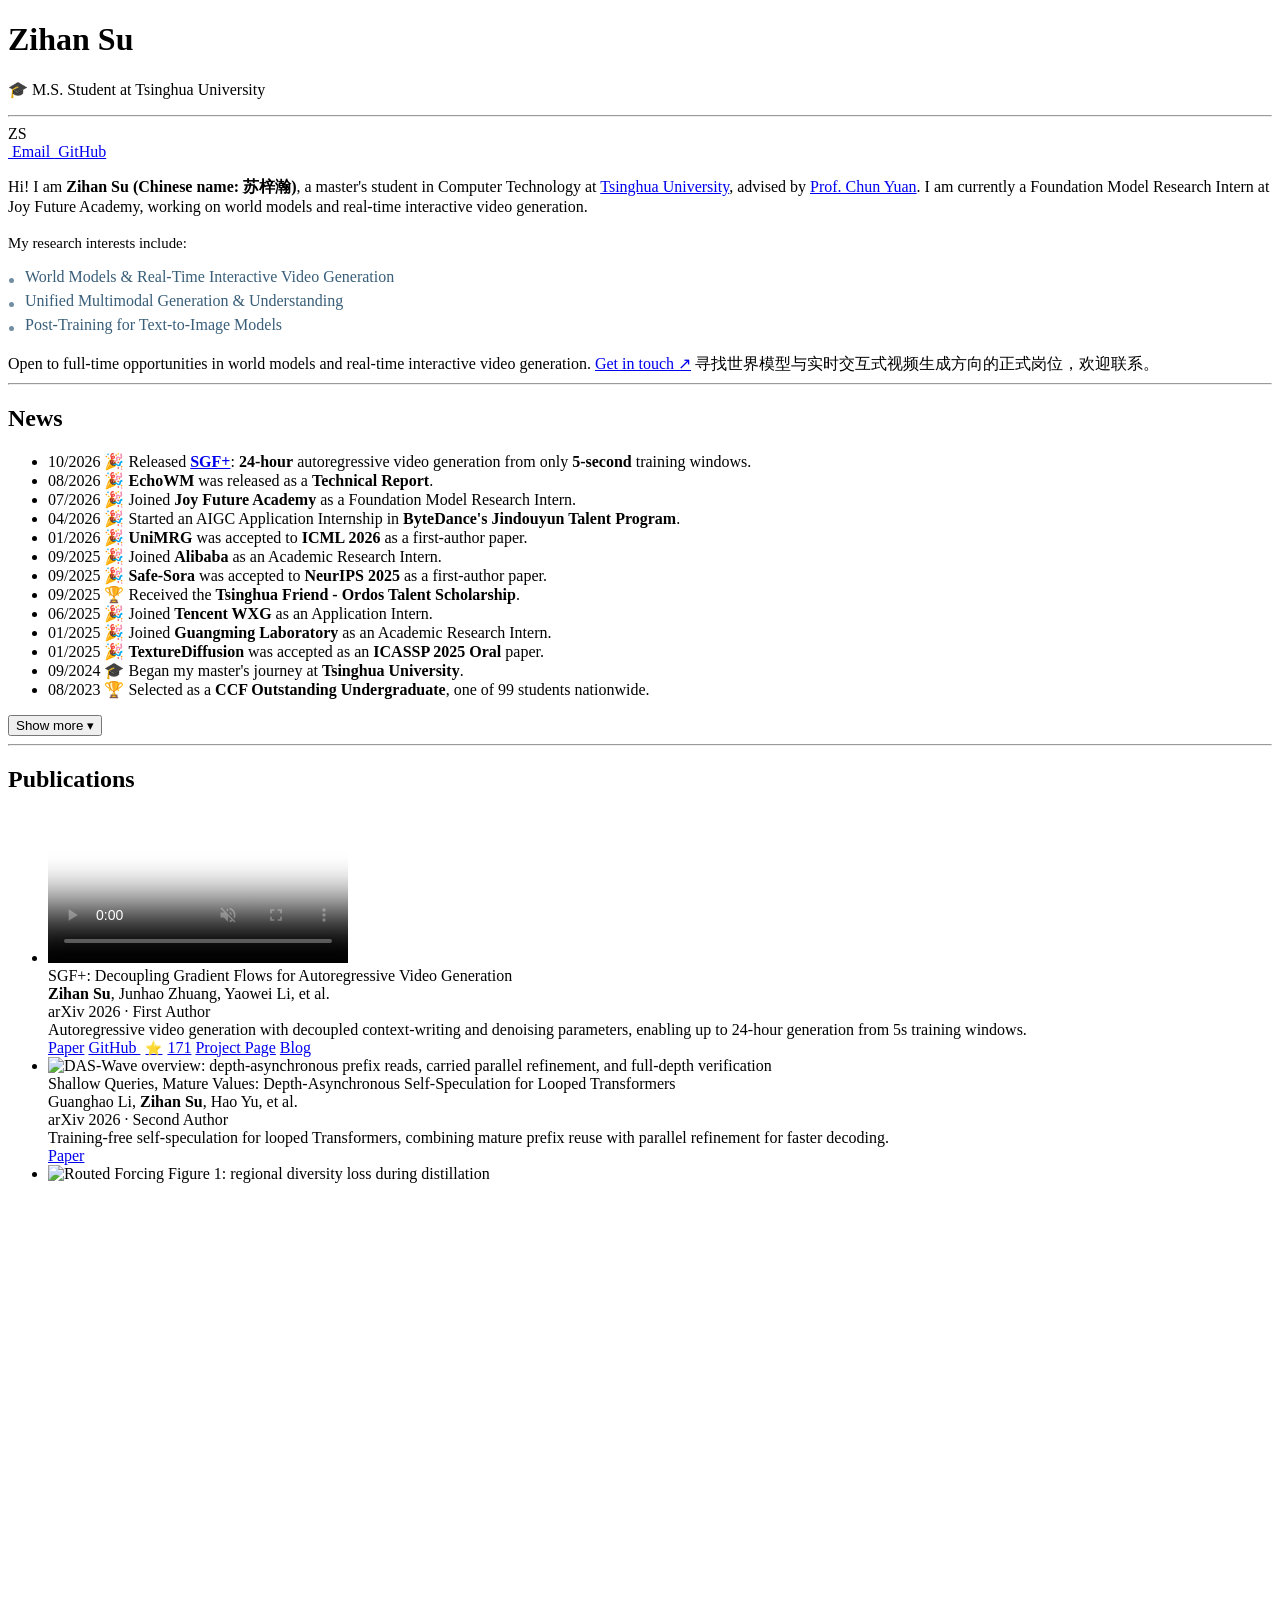
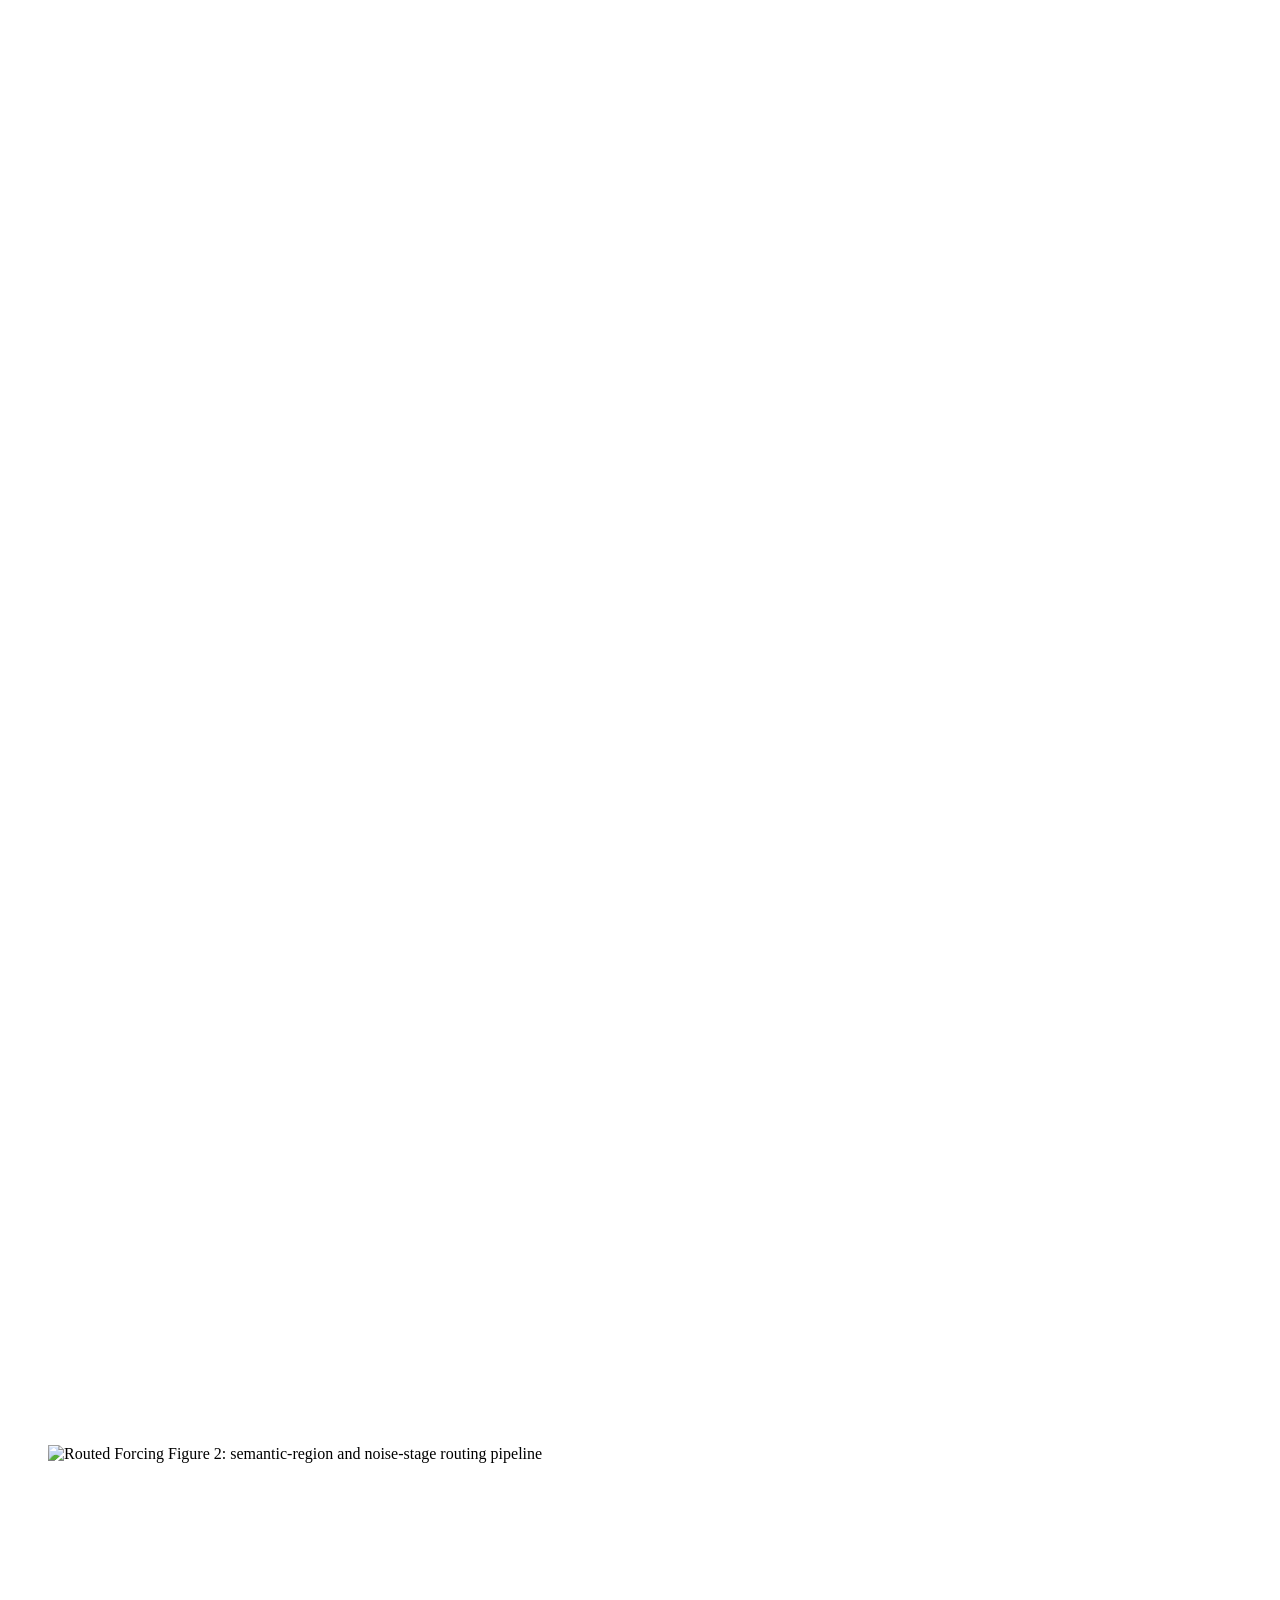
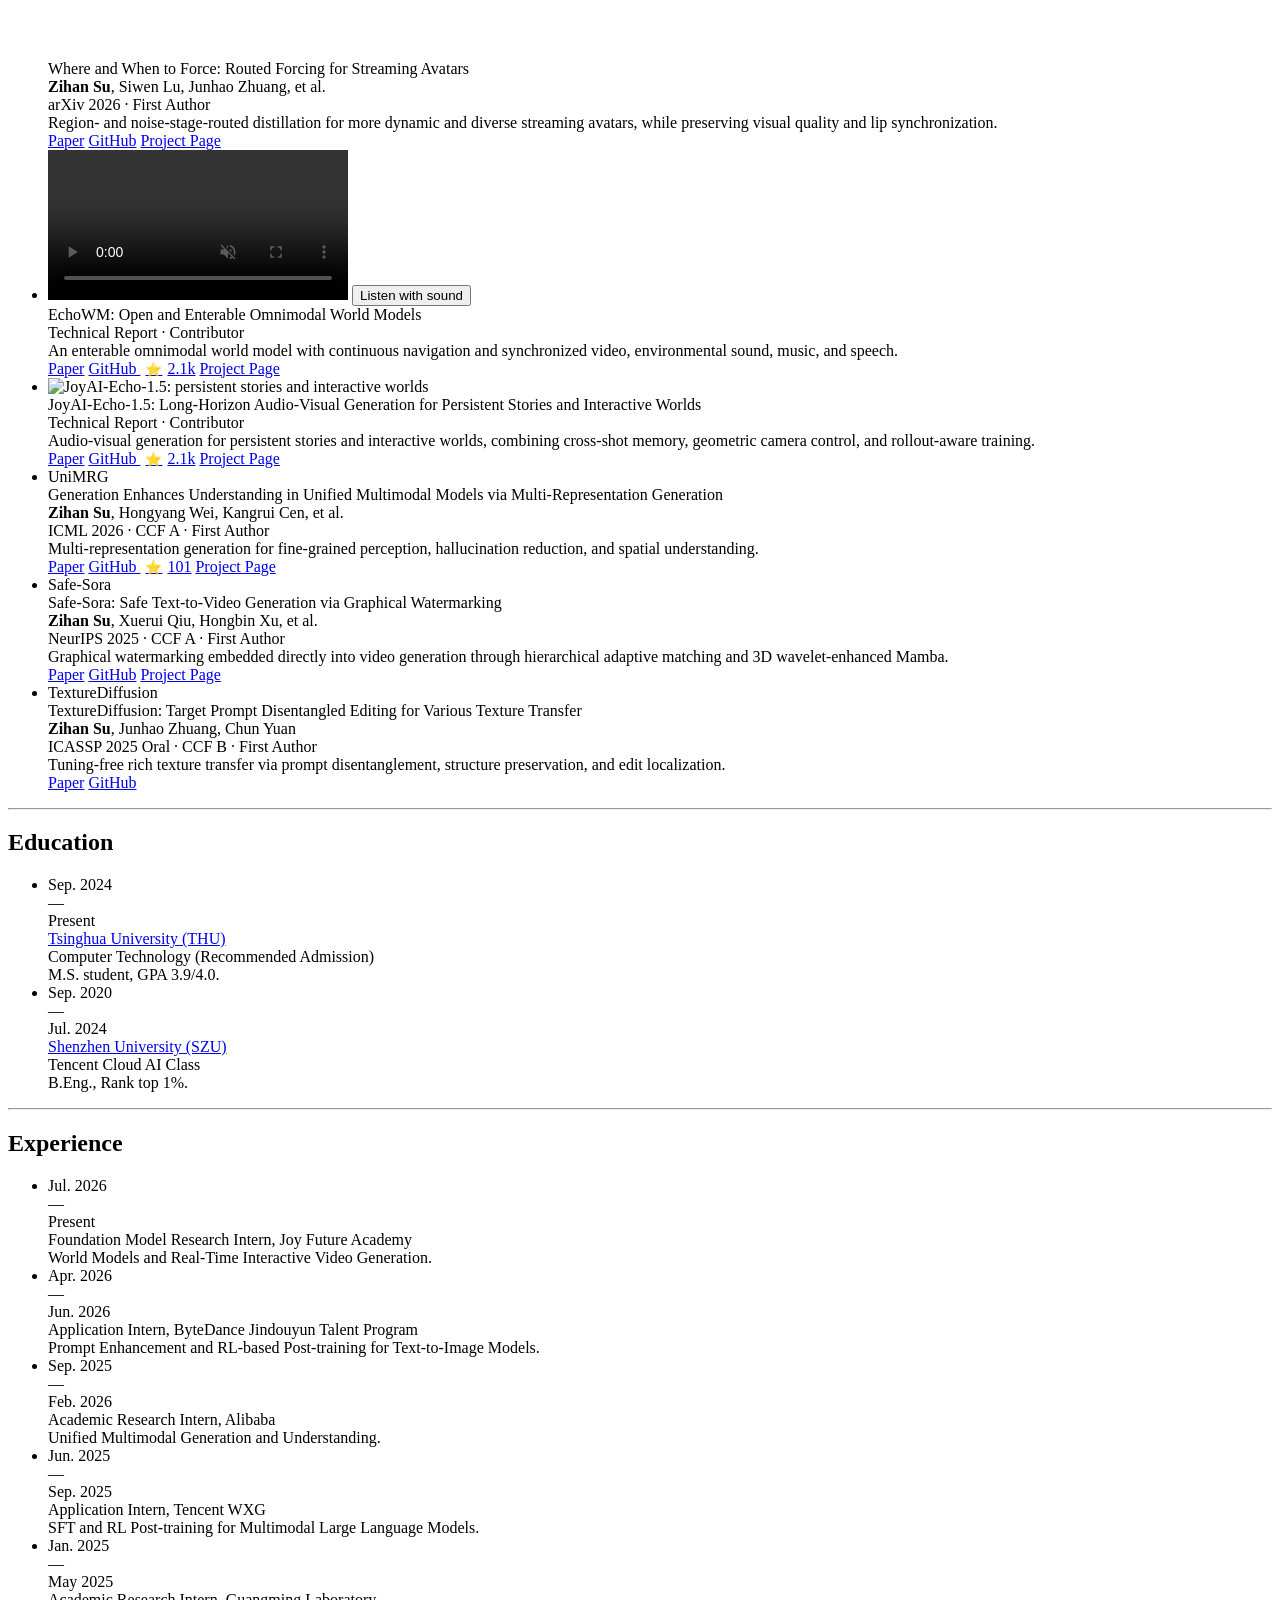
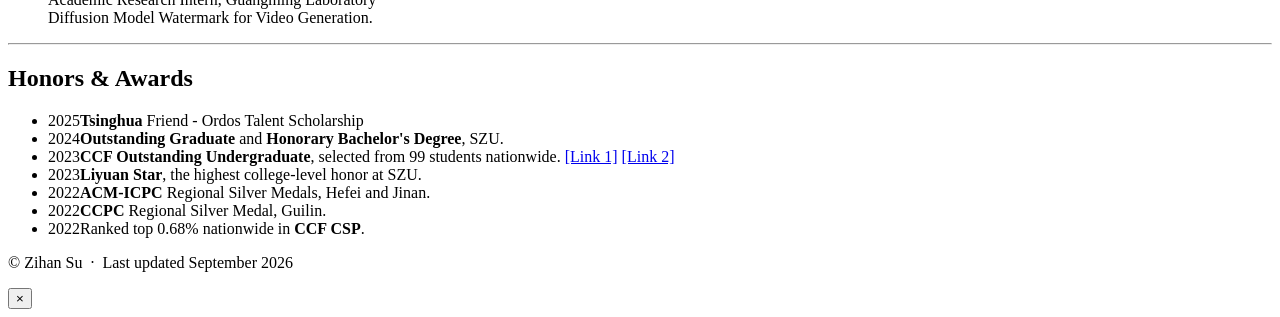
==== commit a21e0b4b: "Keep star counts from trailing shields.io's edge cache Shields.io sends cache-control: max-age=1800," ====
--- a/index.html
+++ b/index.html
@@ -188,7 +188,7 @@
           <div class="pub-award">Autoregressive video generation with decoupled context-writing and denoising parameters, enabling up to 24-hour generation from 5s training windows.</div>
           <div class="pub-links">
             <a class="pub-link" href="https://arxiv.org/abs/2610.10429" target="_blank" rel="noopener">Paper</a>
-            <a class="pub-link" href="https://github.com/Zihan-Su/Self_Gradient_Forcing_Plus" target="_blank" rel="noopener" data-github-stars="Zihan-Su/Self_Gradient_Forcing_Plus">GitHub <span style="font-family: Arial, sans-serif; font-size: .85em; line-height: 1; margin: 0 5px" aria-hidden="true">⭐</span><span class="star-count">168</span></a>
+            <a class="pub-link" href="https://github.com/Zihan-Su/Self_Gradient_Forcing_Plus" target="_blank" rel="noopener" data-github-stars="Zihan-Su/Self_Gradient_Forcing_Plus">GitHub <span style="font-family: Arial, sans-serif; font-size: .85em; line-height: 1; margin: 0 5px" aria-hidden="true">⭐</span><span class="star-count">171</span></a>
             <a class="pub-link" href="https://zihan-su.github.io/self-gradient-forcing-plus/" target="_blank" rel="noopener">Project Page</a>
             <a class="pub-link" href="https://zihan-su.github.io/blog/sgf-plus/en.html" target="_blank" rel="noopener">Blog</a>
           </div>
@@ -464,10 +464,11 @@
       // reports failures as HTTP 200 with a message like "repo not found".
       const isCount = value => typeof value === 'string' && /^\d+(\.\d+)?k?$/.test(value);
       try {
-        const cached = localStorage.getItem(cacheKey);
-        if (isCount(cached)) showCount(cached);
+        // Expire a stored count after a day, so a long outage cannot freeze it.
+        const { count, time } = JSON.parse(localStorage.getItem(cacheKey));
+        if (isCount(count) && Date.now() - time < 86400000) showCount(count);
       } catch (_) {
-        // Storage may be unavailable; still request the current count.
+        // Storage may be unavailable or empty; still request the current count.
       }
 
       for (let attempt = 0; attempt < 3; attempt++) {
@@ -475,7 +476,11 @@
         const controller = new AbortController();
         const timeout = setTimeout(() => controller.abort(), 8000);
         try {
-          const response = await fetch(`https://img.shields.io/github/stars/${repo}.json`, {
+          // Shields.io serves each URL from a 30-minute Cloudflare edge cache
+          // that `cache: 'no-cache'` cannot reach past, so vary the URL by the
+          // minute to keep the count from trailing that far behind.
+          const url = `https://img.shields.io/github/stars/${repo}.json?_=${Math.floor(Date.now() / 60000)}`;
+          const response = await fetch(url, {
             cache: 'no-cache',
             signal: controller.signal
           });
@@ -484,7 +489,7 @@
           if (!isCount(count)) throw new Error(`Invalid star count: ${count}`);
           showCount(count);
           try {
-            localStorage.setItem(cacheKey, count);
+            localStorage.setItem(cacheKey, JSON.stringify({ count, time: Date.now() }));
           } catch (_) {
             // A storage failure must not discard a successful response.
           }
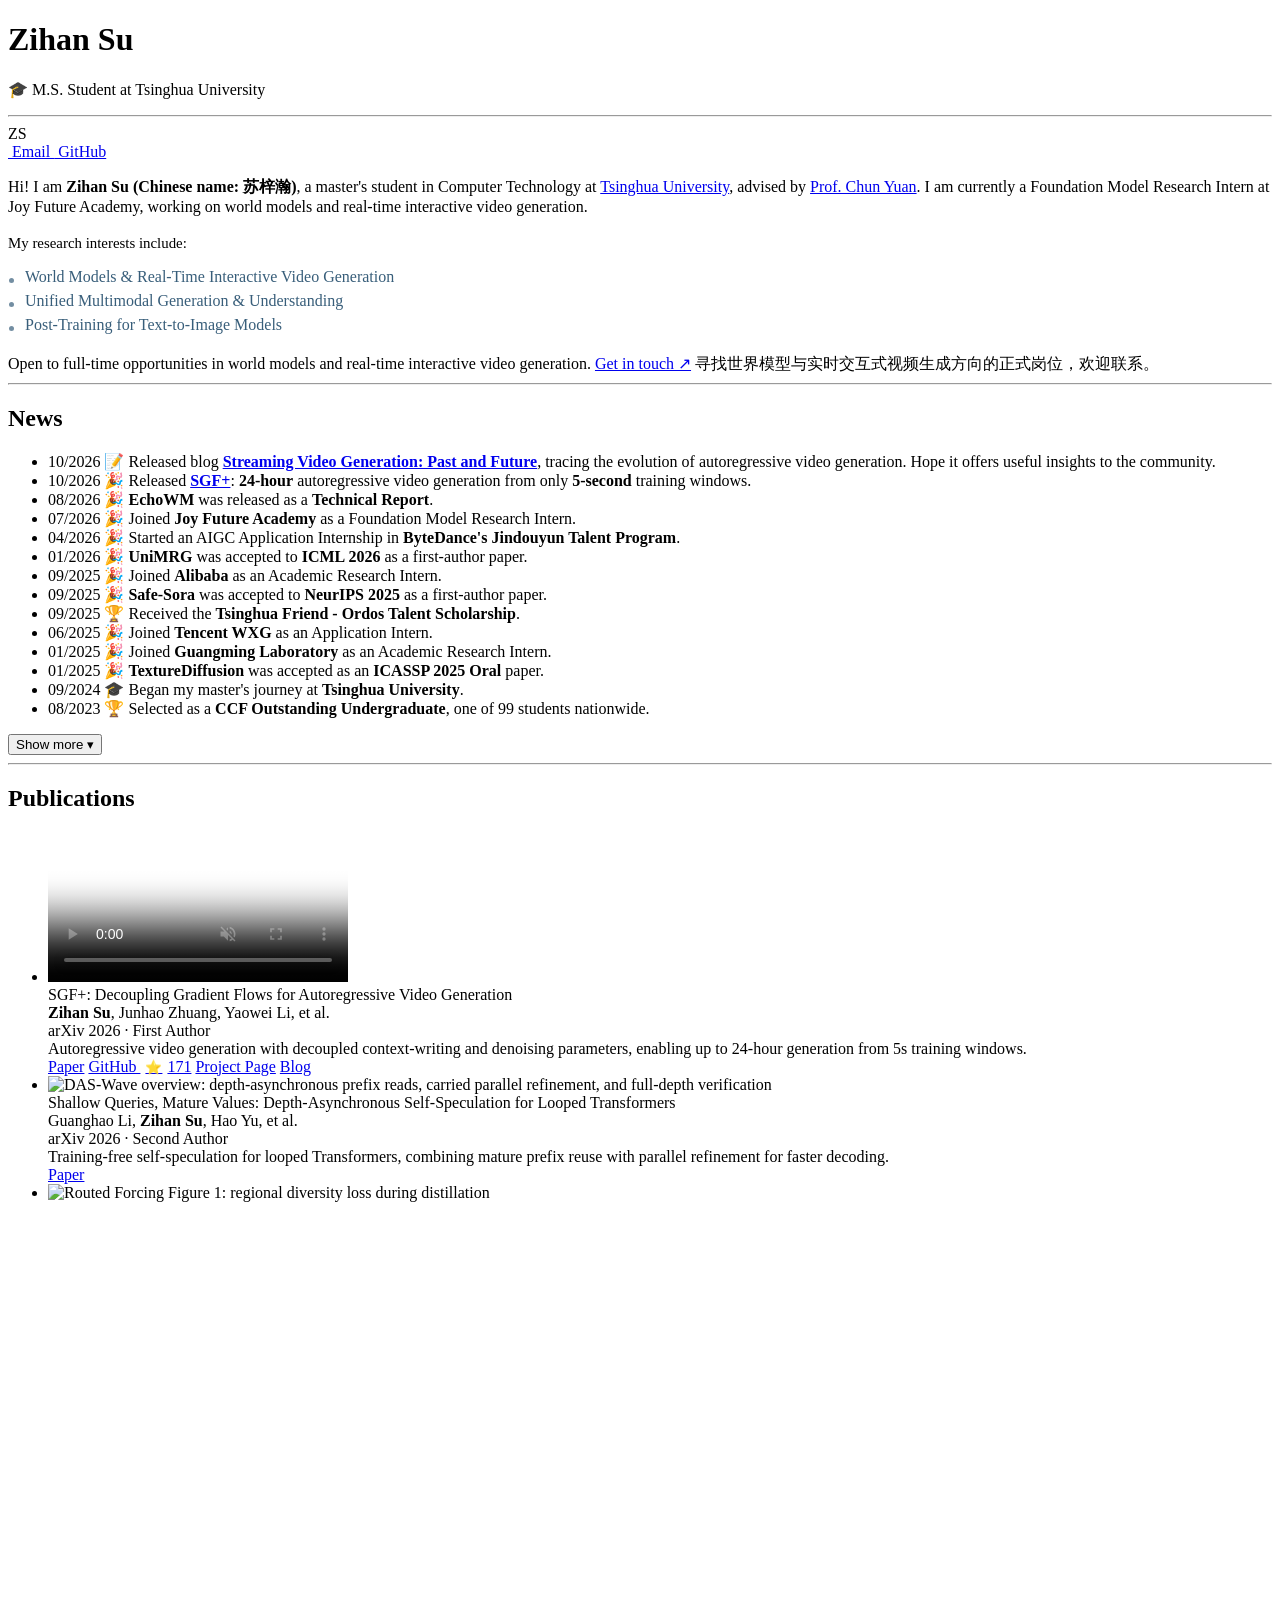
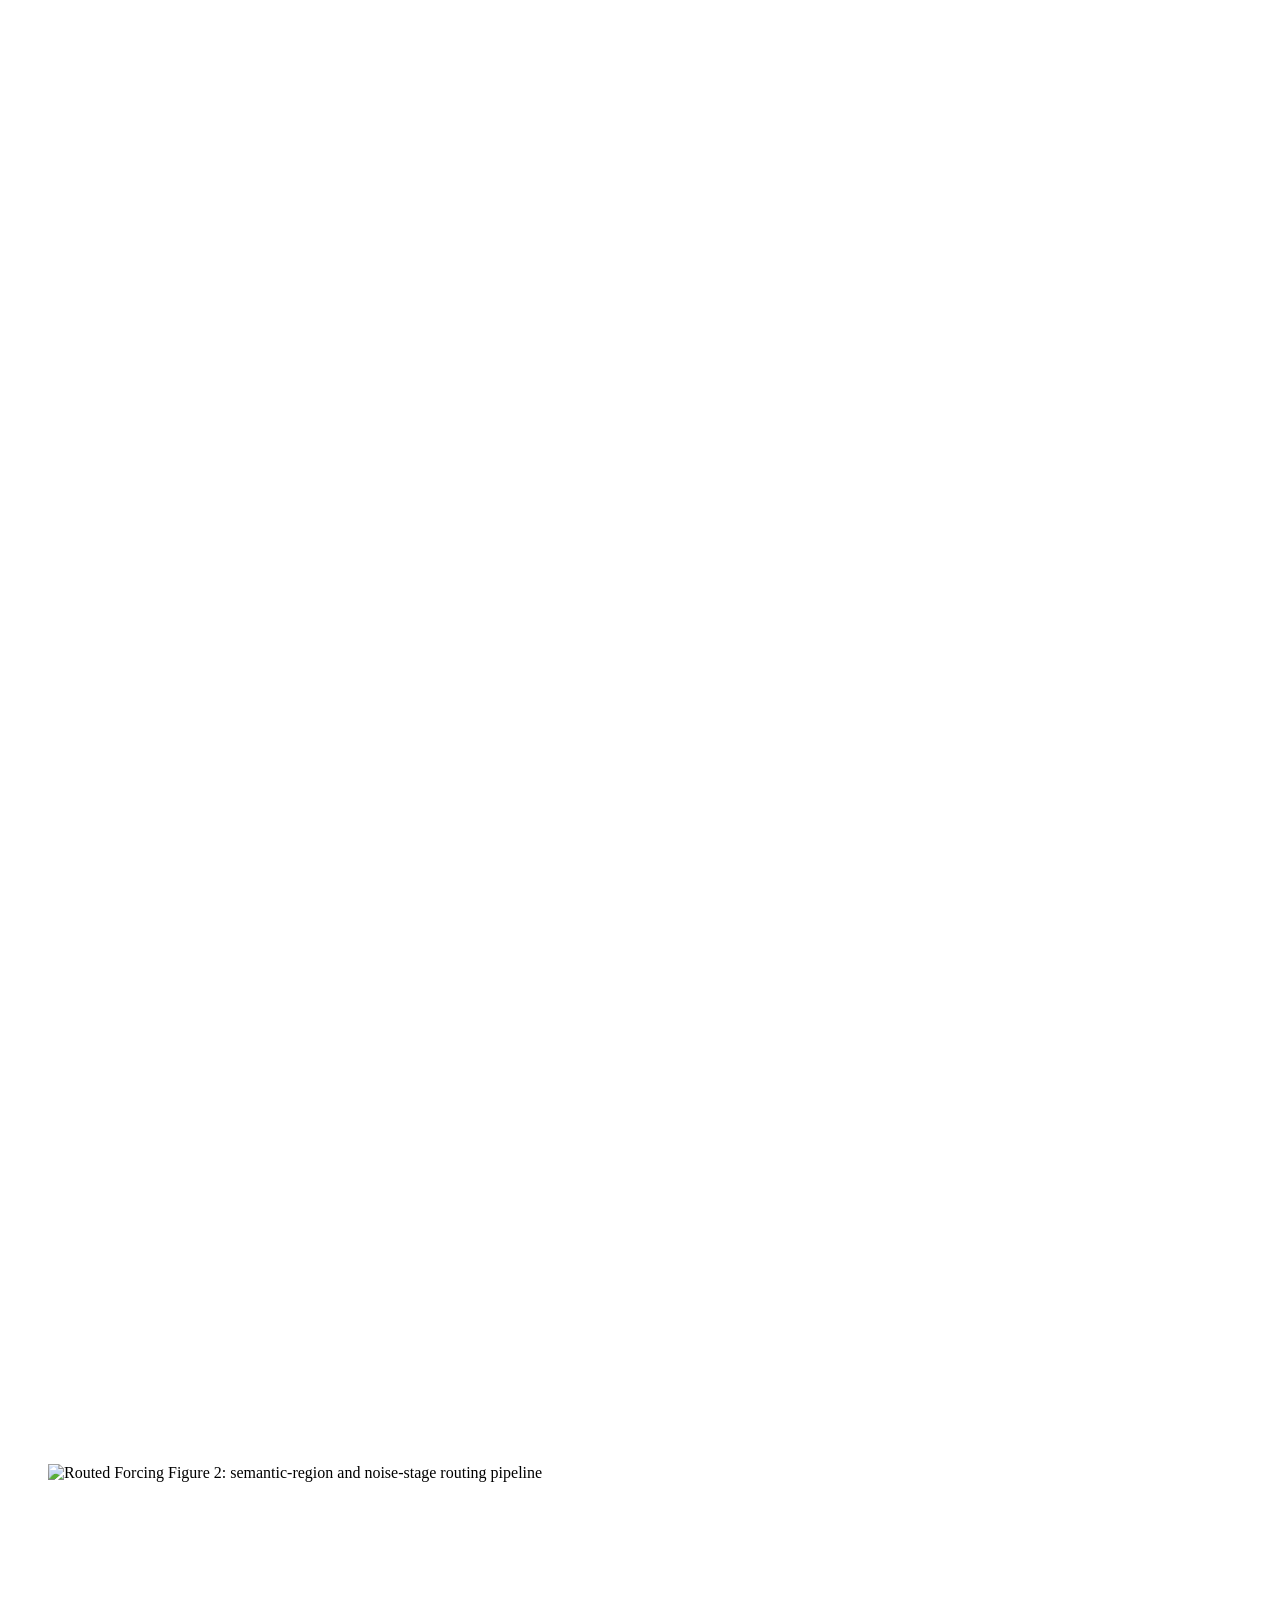
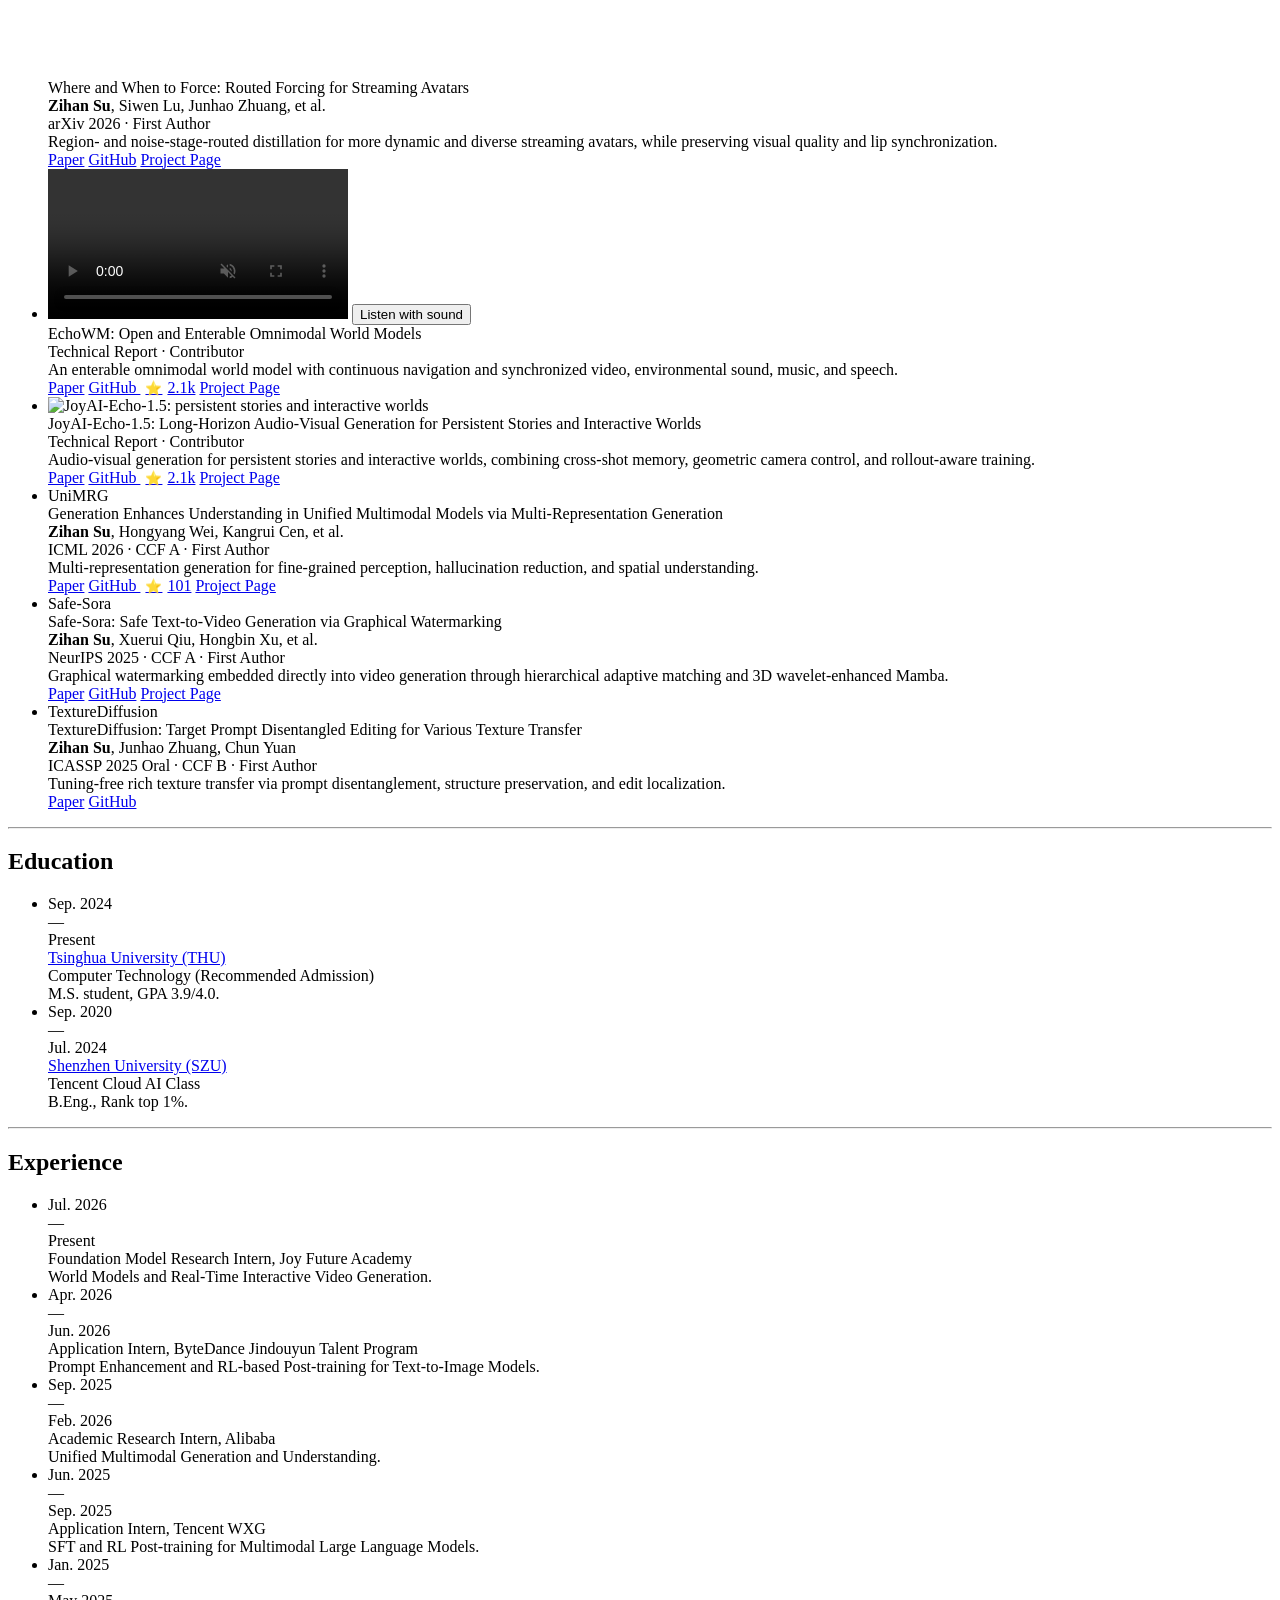
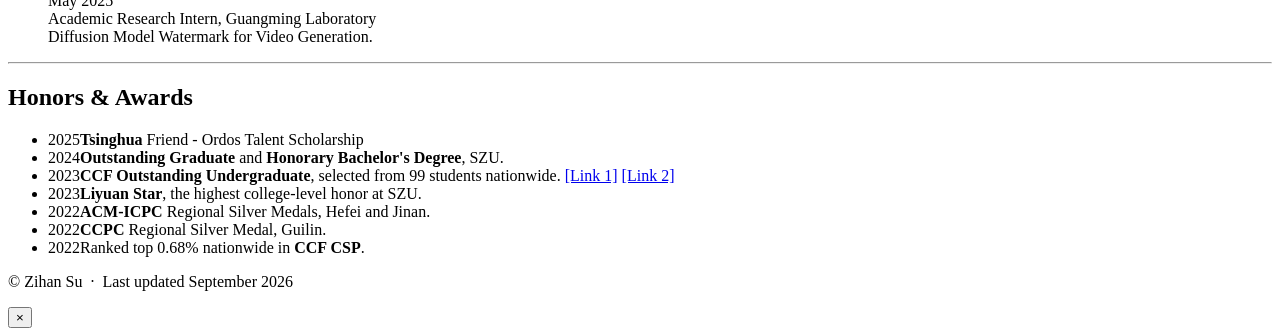
==== commit 9f3ce4e3: "docs: announce blog release on homepage" ====
--- a/index.html
+++ b/index.html
@@ -108,6 +108,10 @@
     <ul class="news-list" id="news-list">
       <li class="news-item">
         <span class="news-date">10/2026</span>
+        <span class="news-content">📝 Released blog <a href="https://zihan-su.github.io/blog/sgf-plus/index.html"><strong>Streaming Video Generation: Past and Future</strong></a>, tracing the evolution of autoregressive video generation. Hope it offers useful insights to the community.</span>
+      </li>
+      <li class="news-item">
+        <span class="news-date">10/2026</span>
         <span class="news-content">🎉 Released <a href="https://zihan-su.github.io/self-gradient-forcing-plus"><strong>SGF+</strong></a>: <strong>24-hour</strong> autoregressive video generation from only <strong>5-second</strong> training windows.</span>
       </li>
       <li class="news-item">
@@ -190,7 +194,7 @@
             <a class="pub-link" href="https://arxiv.org/abs/2610.10429" target="_blank" rel="noopener">Paper</a>
             <a class="pub-link" href="https://github.com/Zihan-Su/Self_Gradient_Forcing_Plus" target="_blank" rel="noopener" data-github-stars="Zihan-Su/Self_Gradient_Forcing_Plus">GitHub <span style="font-family: Arial, sans-serif; font-size: .85em; line-height: 1; margin: 0 5px" aria-hidden="true">⭐</span><span class="star-count">171</span></a>
             <a class="pub-link" href="https://zihan-su.github.io/self-gradient-forcing-plus/" target="_blank" rel="noopener">Project Page</a>
-            <a class="pub-link" href="https://zihan-su.github.io/blog/sgf-plus/en.html" target="_blank" rel="noopener">Blog</a>
+            <a class="pub-link" href="https://zihan-su.github.io/blog/sgf-plus/index.html" target="_blank" rel="noopener">Blog</a>
           </div>
         </div>
       </li>
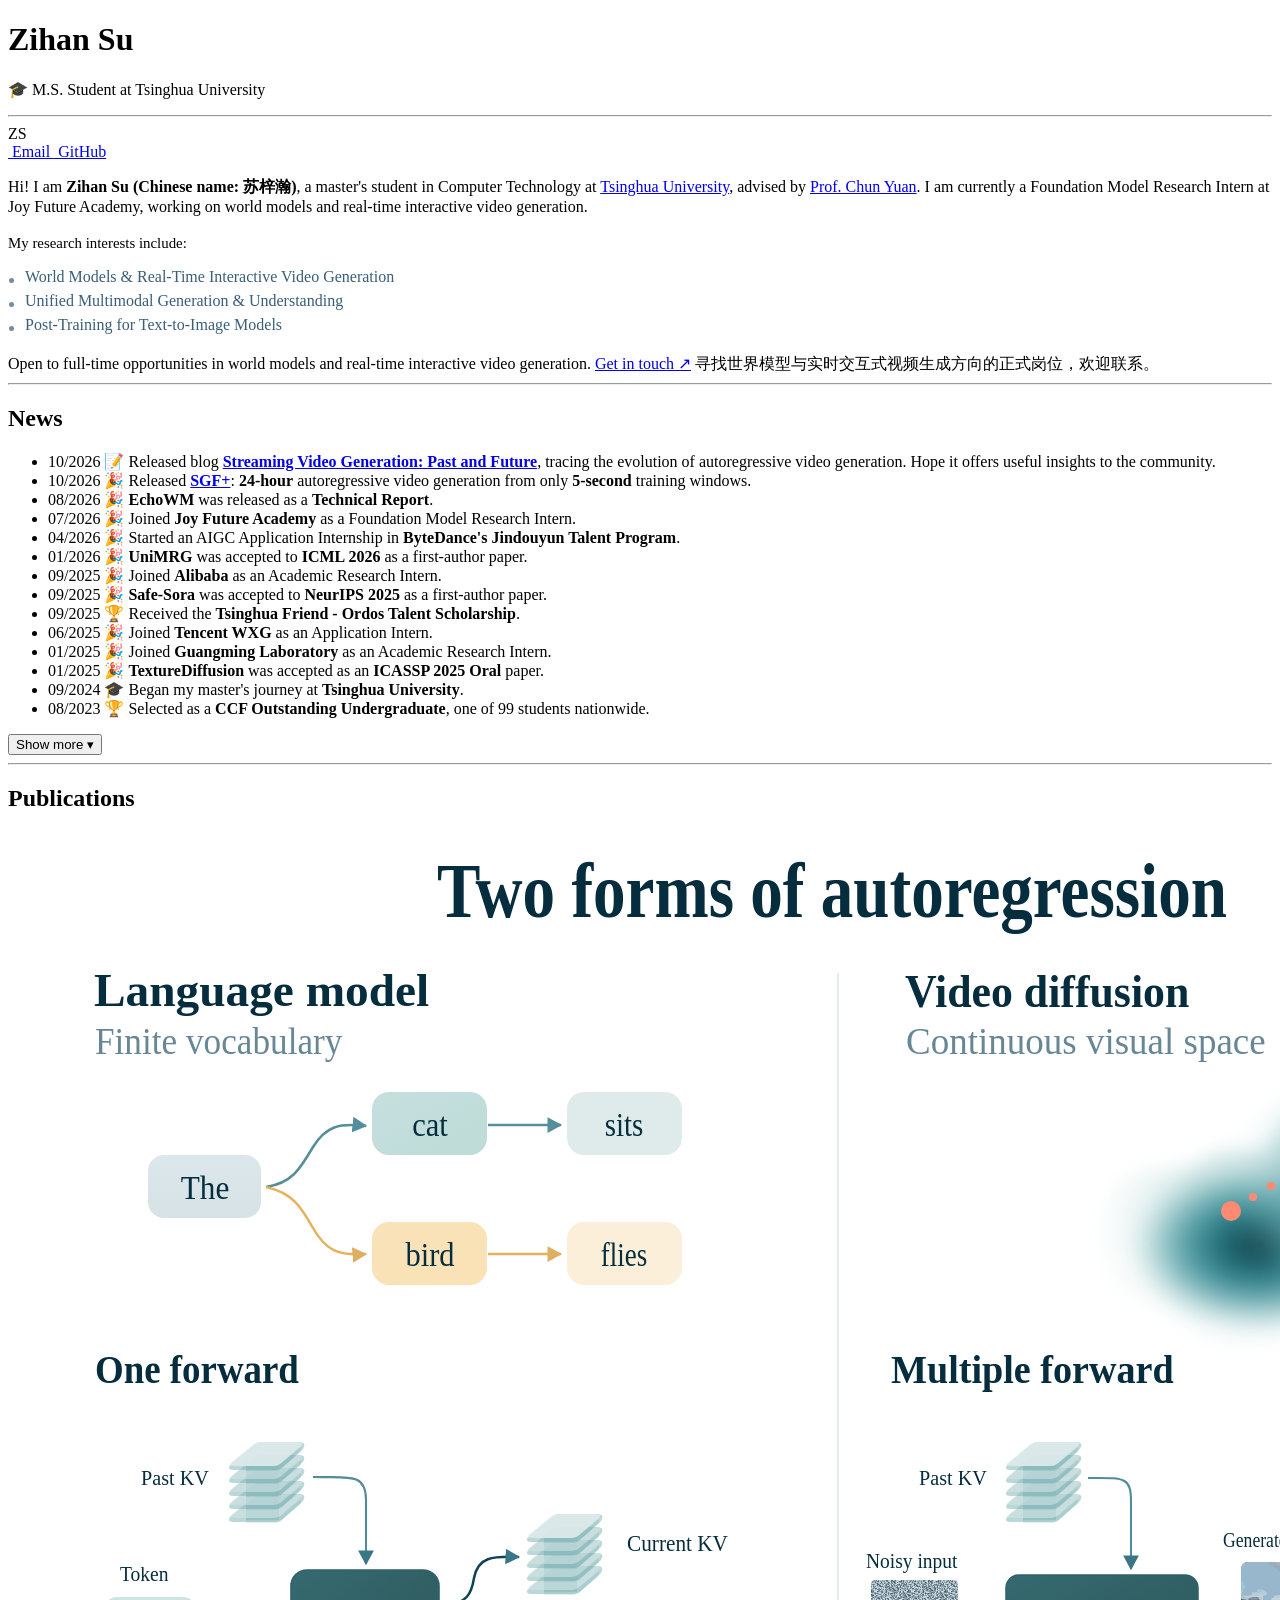
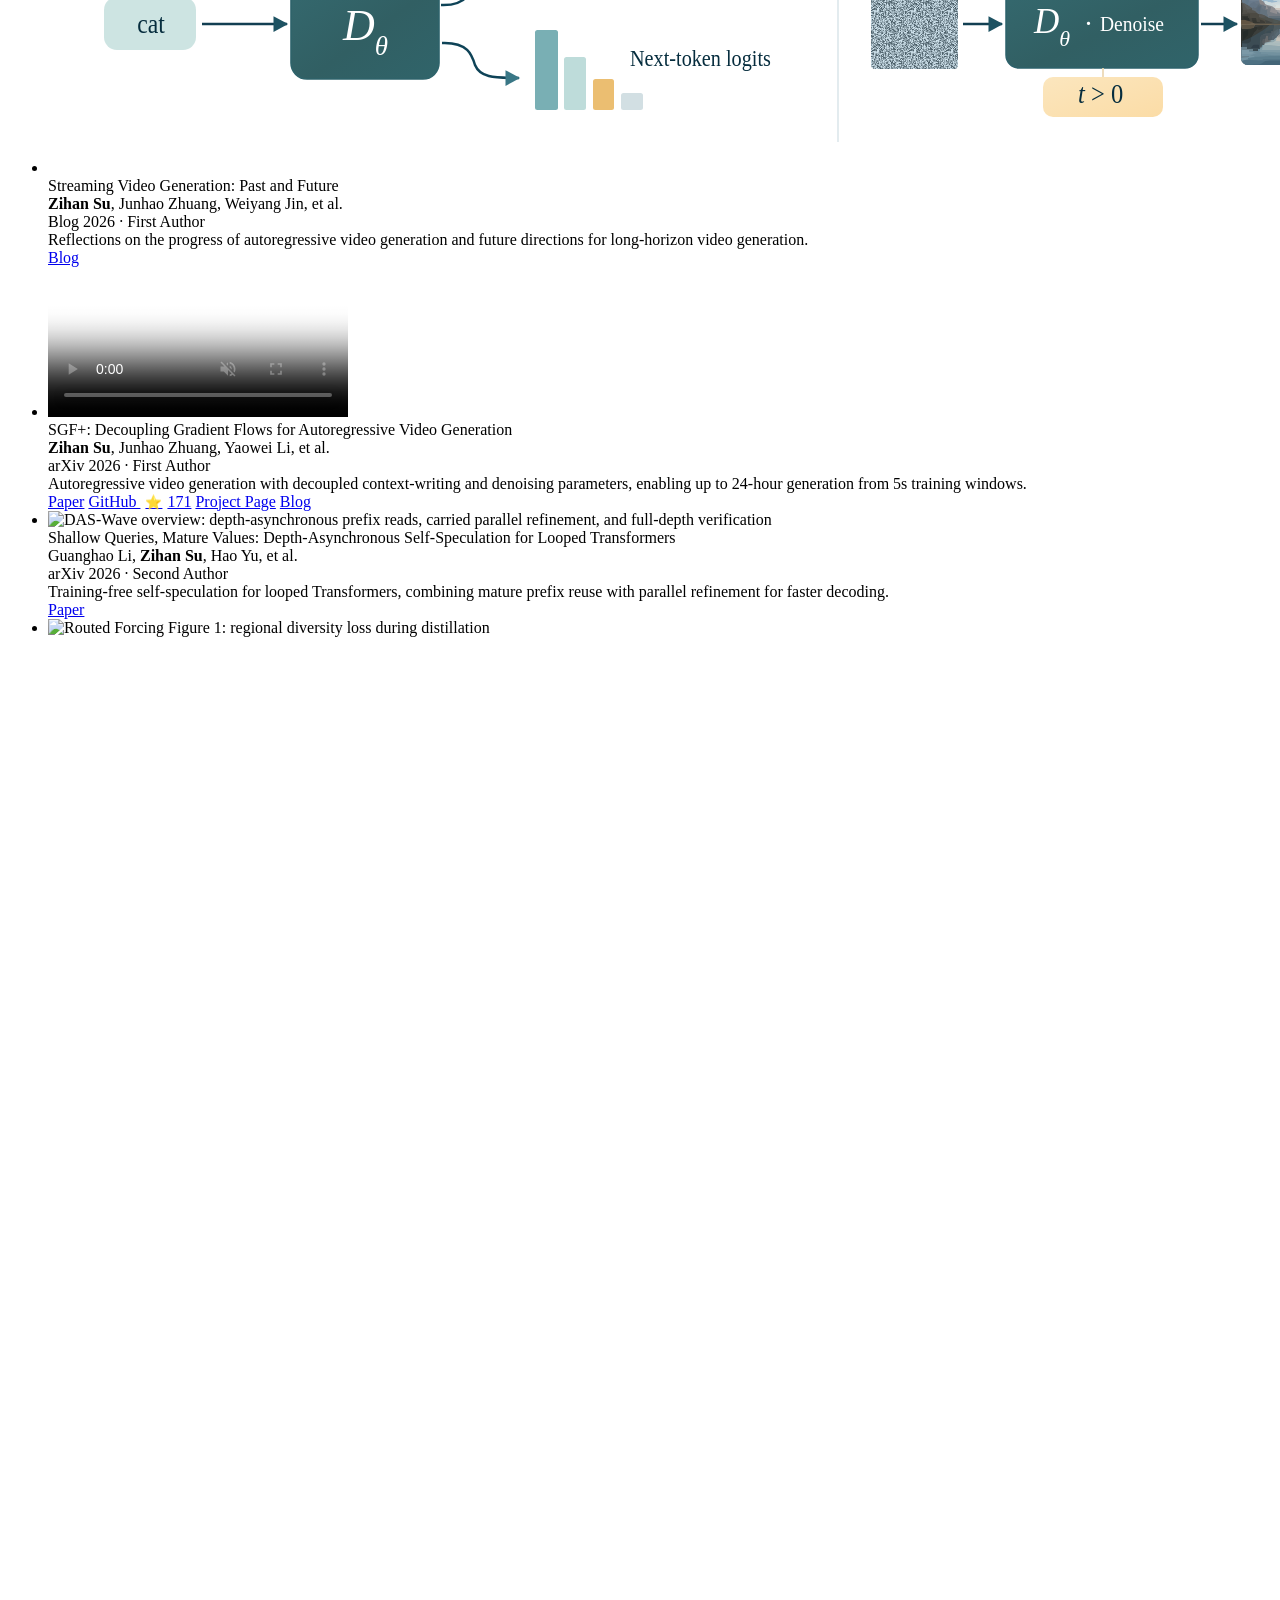
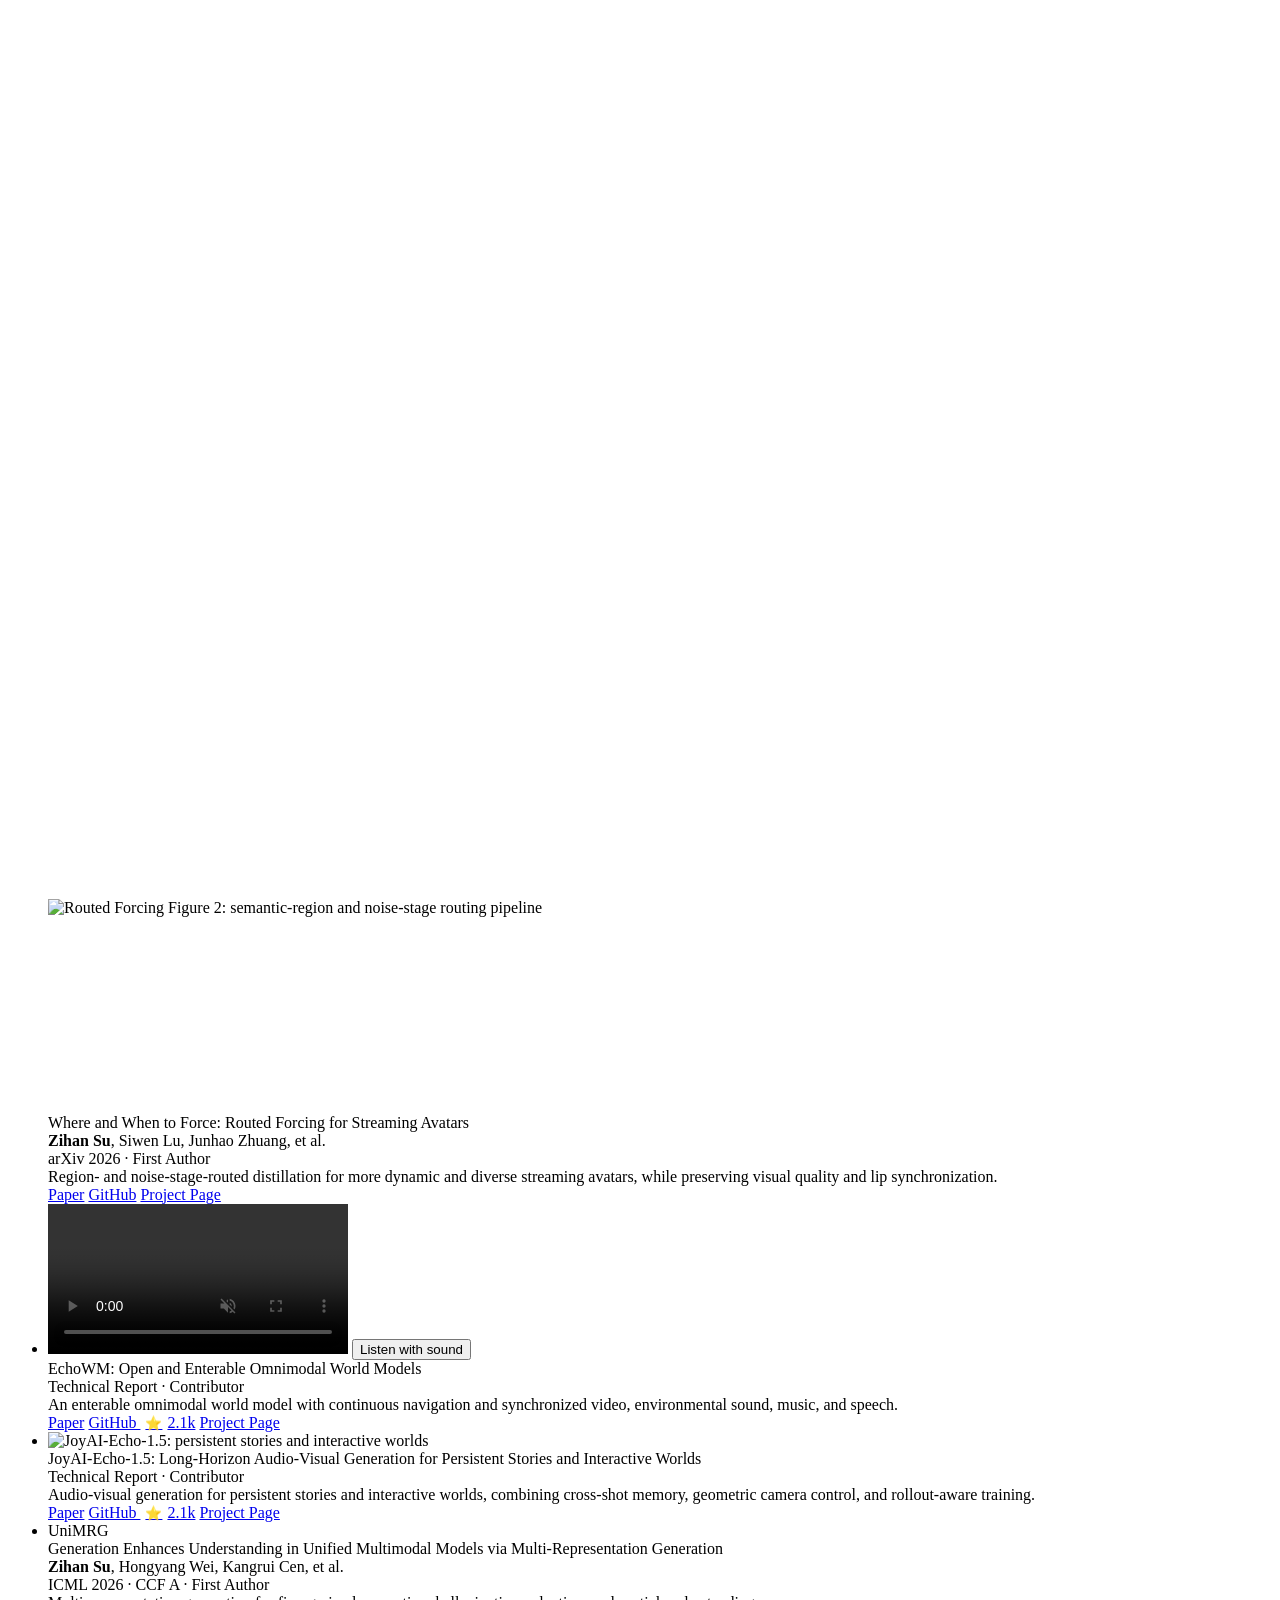
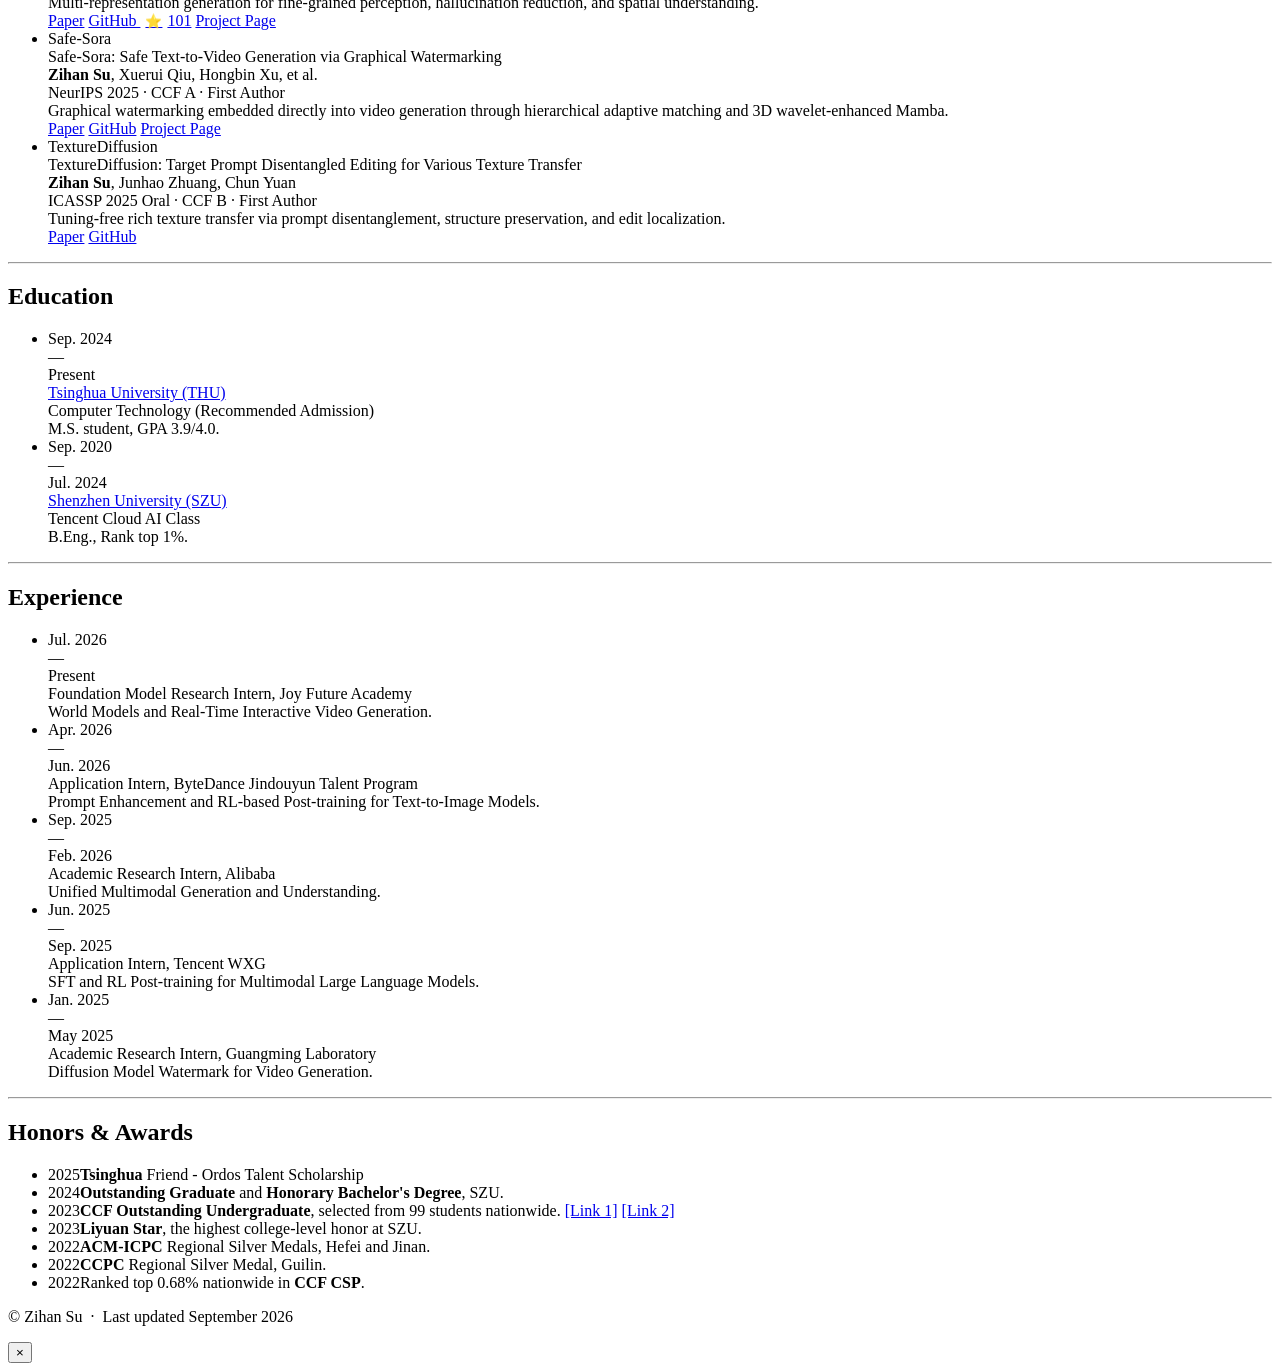
==== commit 5a63f9de: "docs: add streaming video blog to publications" ====
--- a/index.html
+++ b/index.html
@@ -34,7 +34,7 @@
   text-decoration: none;
 }
   </style>
-<script data-goatcounter="https://sugewud.goatcounter.com/count" async src="https://gc.zgo.at/count.js"></script>
+<script data-goatcounter="https://zihan-homepage.goatcounter.com/count" async src="https://gc.zgo.at/count.js"></script>
 </head>
 <body>
 <div class="container">
@@ -175,6 +175,22 @@
     <h2 class="section-title">Publications</h2>
 
     <ul class="pub-list">
+      <li class="pub-item" id="streaming-video-blog">
+        <div class="pub-thumb">
+          <img src="assets/figures/streaming-video-blog-figure1.svg"
+               alt="Two forms of autoregressive computation in language and video models" />
+        </div>
+        <div class="pub-body">
+          <div class="pub-title">Streaming Video Generation: Past and Future</div>
+          <div class="pub-authors"><span class="self">Zihan Su</span>, Junhao Zhuang, Weiyang Jin, et al.</div>
+          <div class="pub-venue"><span class="venue-name">Blog 2026</span> · First Author</div>
+          <div class="pub-award">Reflections on the progress of autoregressive video generation and future directions for long-horizon video generation.</div>
+          <div class="pub-links">
+            <a class="pub-link" href="https://zihan-su.github.io/blog/sgf-plus/index.html" target="_blank" rel="noopener">Blog</a>
+          </div>
+        </div>
+      </li>
+
       <li class="pub-item" id="sgf-plus">
         <div class="pub-thumb">
           <div class="pub-demo-frame">
